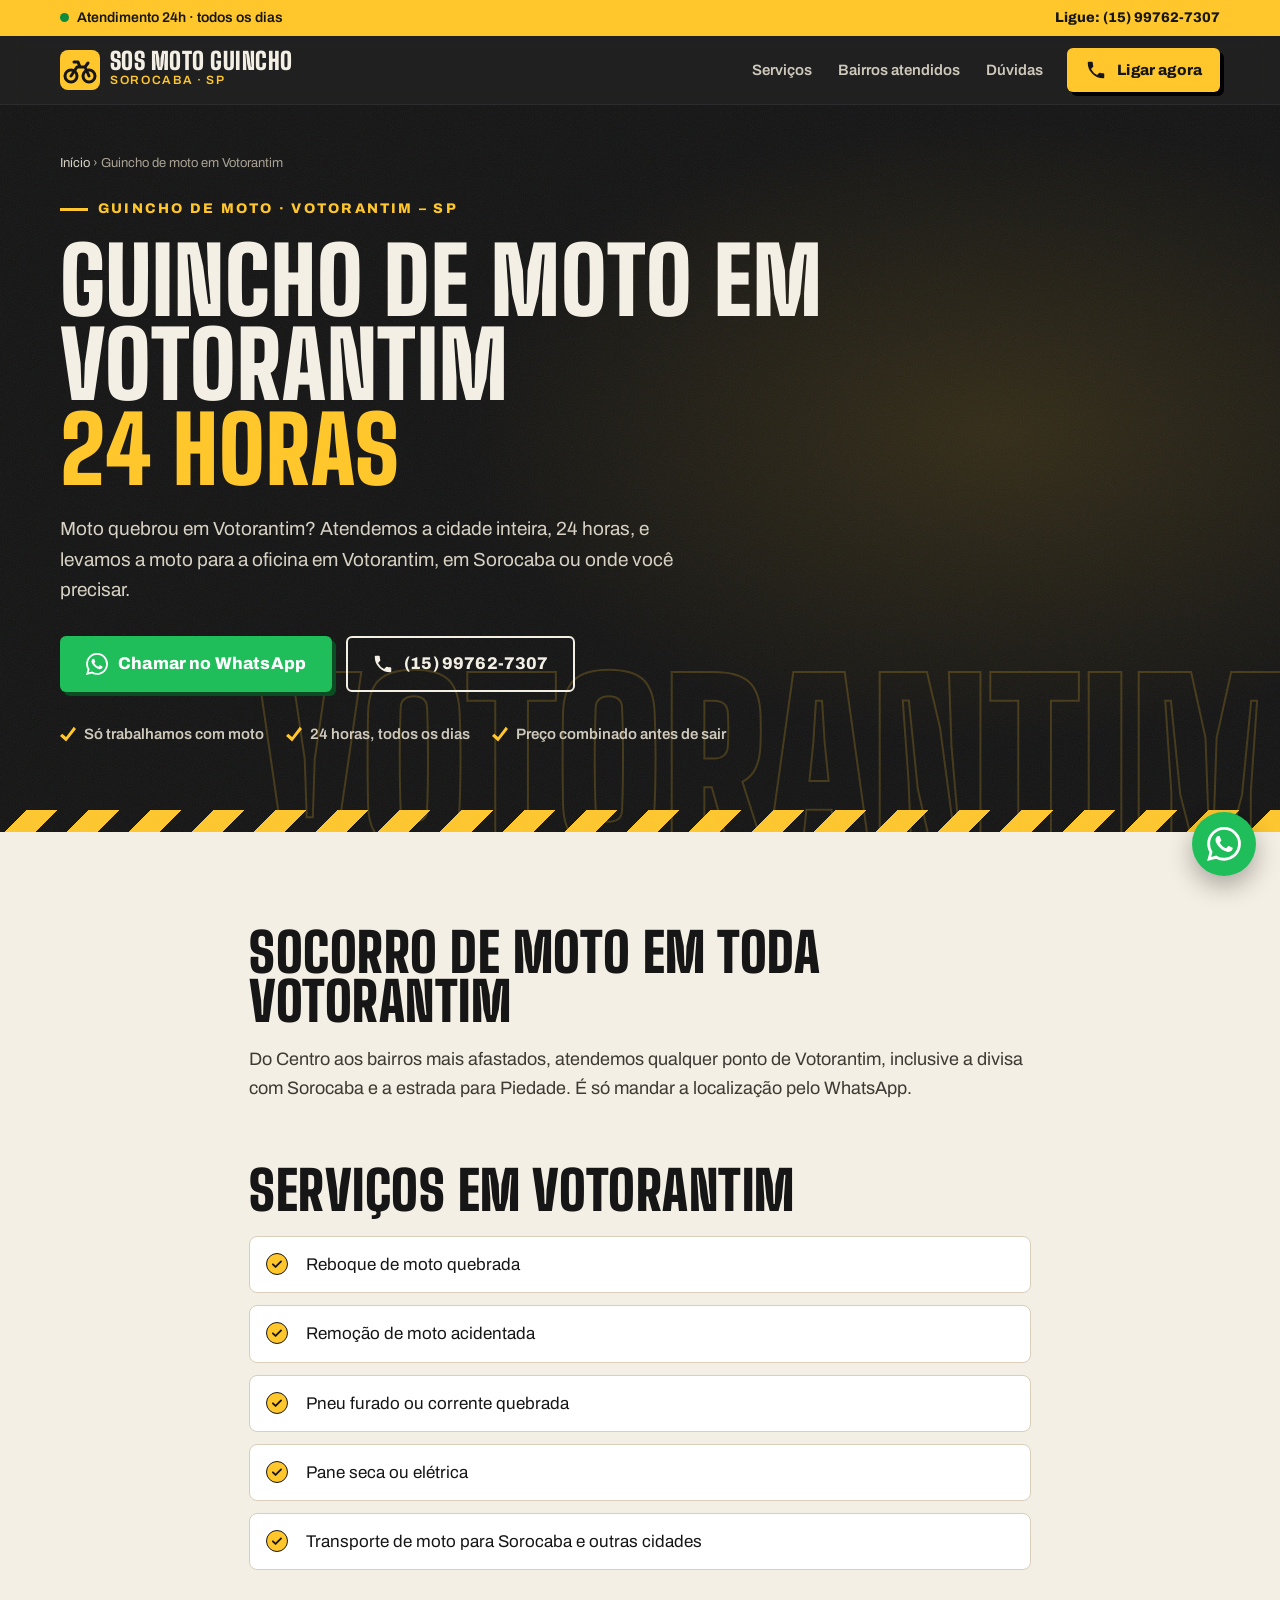
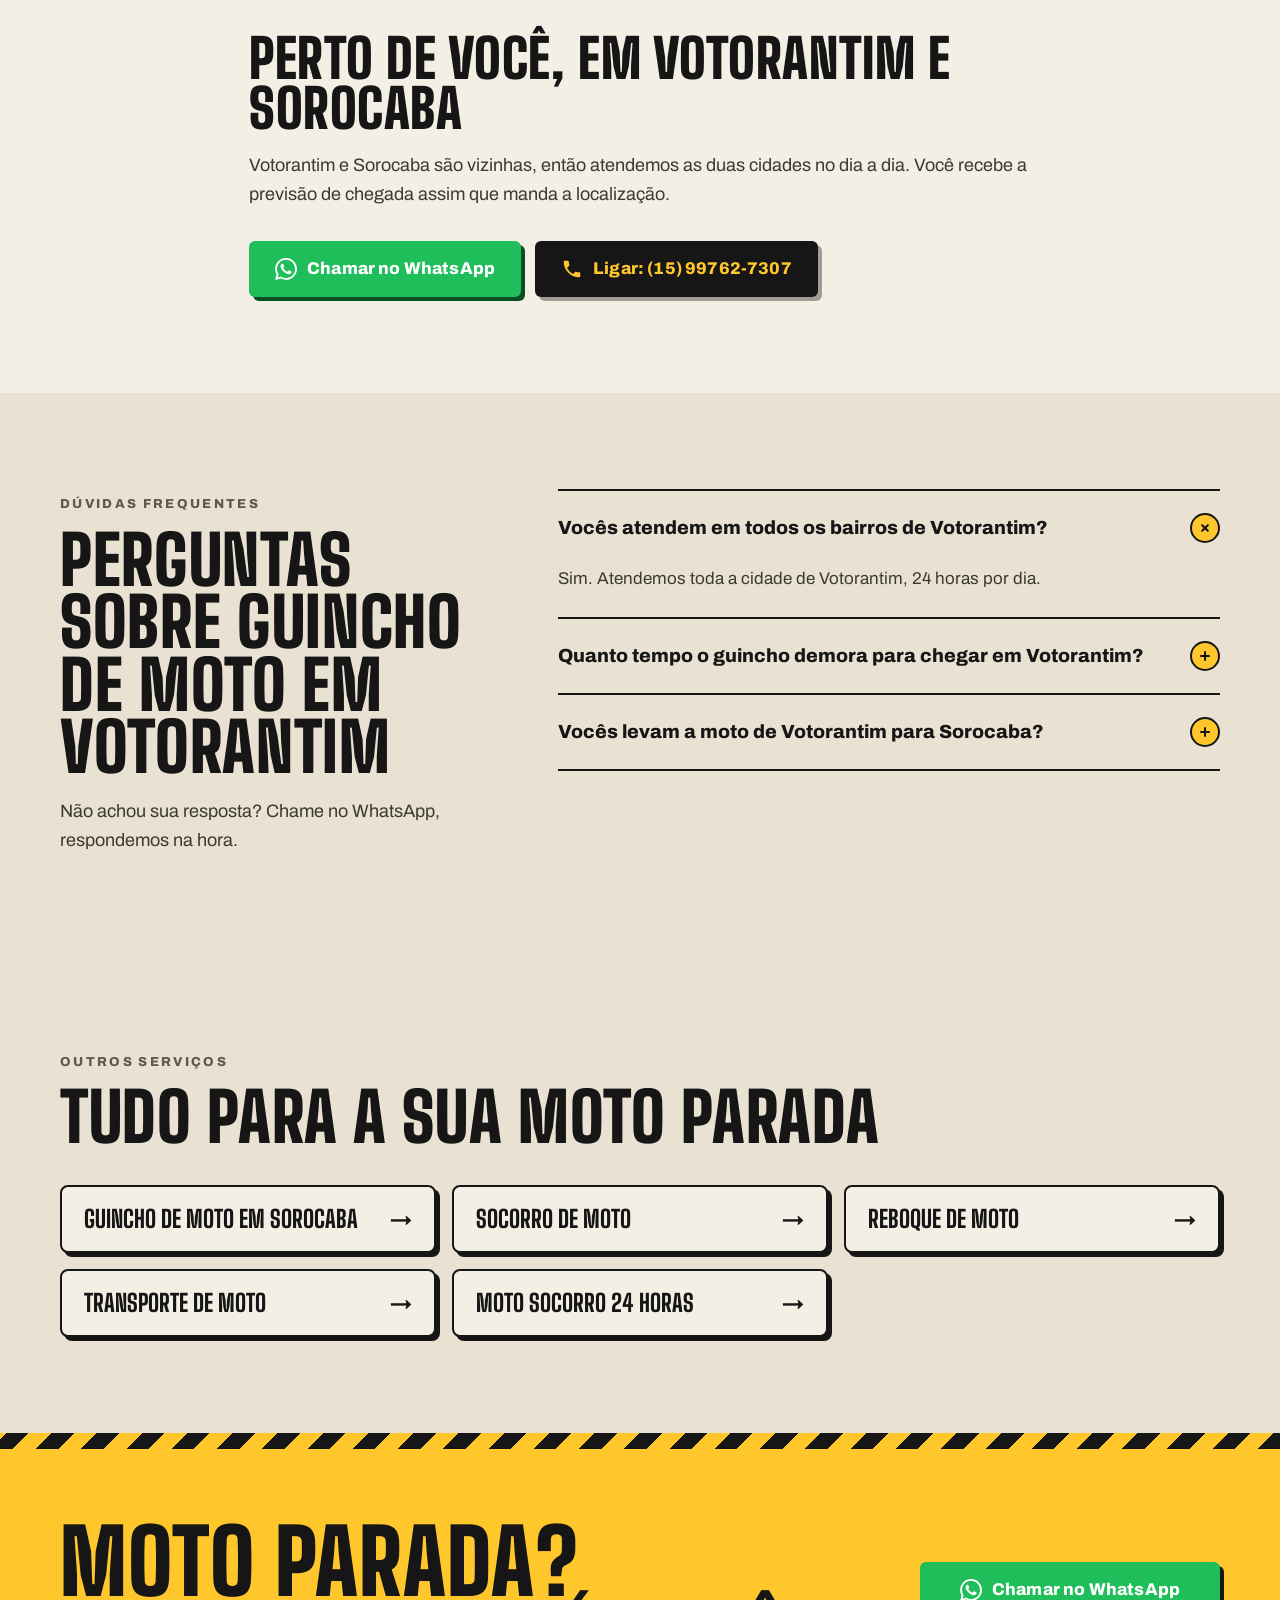
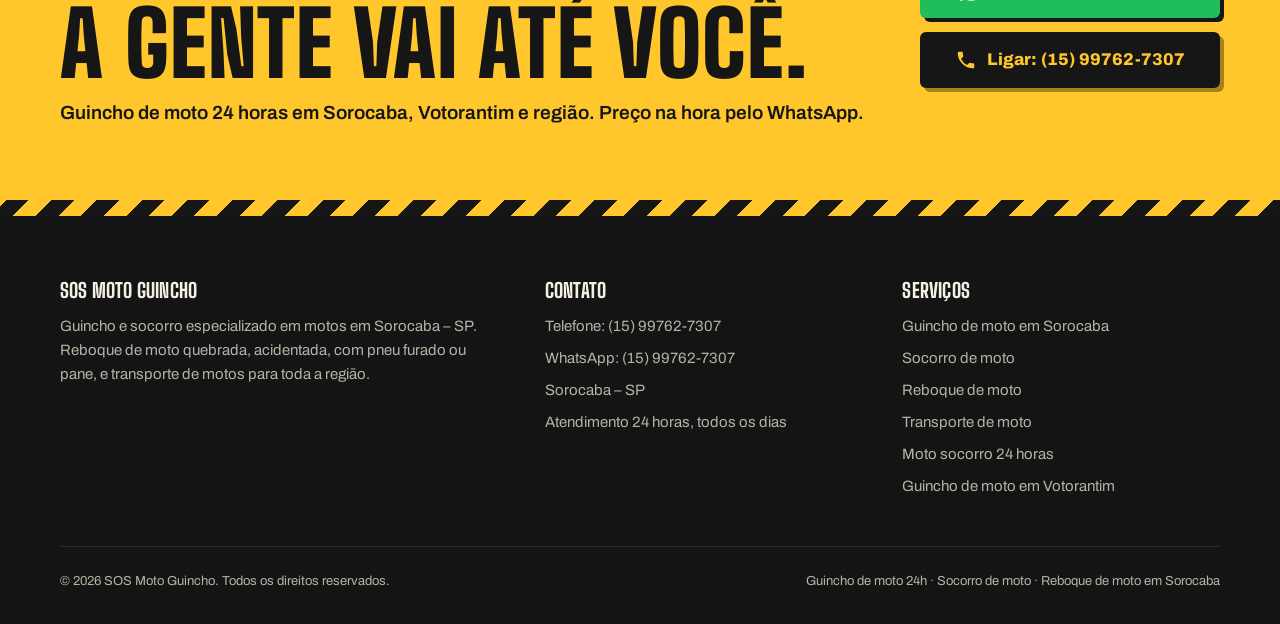
==== guincho-de-moto-votorantim/index.html @ 33877ce7 "Páginas de socorro, reboque, transporte, 24h e Votorantim Co-Authored-By: Claude Opus 5.5 <noreply@a" ====
<!doctype html>
<html lang="pt-BR">
<head>
<meta charset="utf-8">
<meta name="viewport" content="width=device-width, initial-scale=1">
<title>Guincho de Moto em Votorantim 24h | SOS Moto Guincho</title>
<meta name="description" content="Guincho de moto em Votorantim 24 horas. Socorro e reboque de moto quebrada ou acidentada em toda a cidade. WhatsApp (15) 99762-7307.">
<link rel="canonical" href="https://alefleonsantos-cpu.github.io/sos-moto-guincho/guincho-de-moto-votorantim/">
<meta name="robots" content="index, follow, max-image-preview:large">
<meta name="theme-color" content="#141414">
<meta name="geo.region" content="BR-SP">
<meta name="geo.placename" content="Sorocaba">
<meta property="og:type" content="website">
<meta property="og:locale" content="pt_BR">
<meta property="og:site_name" content="SOS Moto Guincho">
<meta property="og:title" content="Guincho de Moto em Votorantim 24h | SOS Moto Guincho">
<meta property="og:description" content="Guincho de moto em Votorantim 24 horas. Socorro e reboque de moto quebrada ou acidentada em toda a cidade. WhatsApp (15) 99762-7307.">
<meta property="og:url" content="https://alefleonsantos-cpu.github.io/sos-moto-guincho/guincho-de-moto-votorantim/">
<link rel="icon" href="../favicon.svg" type="image/svg+xml">
<link rel="preconnect" href="https://fonts.googleapis.com">
<link rel="preconnect" href="https://fonts.gstatic.com" crossorigin>
<link href="https://fonts.googleapis.com/css2?family=Archivo:wght@400;600;800&family=Big+Shoulders+Display:wght@800;900&display=swap" rel="stylesheet">
<link rel="stylesheet" href="../estilo.css">
<script type="application/ld+json">
{
  "@context": "https://schema.org",
  "@graph": [
    {
      "@type": "Service",
      "name": "Guincho de moto em Votorantim",
      "serviceType": "Guincho de moto",
      "description": "Guincho de moto em Votorantim 24 horas. Socorro e reboque de moto quebrada ou acidentada em toda a cidade. WhatsApp (15) 99762-7307.",
      "url": "https://alefleonsantos-cpu.github.io/sos-moto-guincho/guincho-de-moto-votorantim/",
      "areaServed": [
        {
          "@type": "City",
          "name": "Votorantim"
        },
        {
          "@type": "City",
          "name": "Sorocaba"
        }
      ],
      "provider": {
        "@type": [
          "AutomotiveBusiness",
          "EmergencyService"
        ],
        "@id": "https://alefleonsantos-cpu.github.io/sos-moto-guincho/#empresa",
        "name": "SOS Moto Guincho",
        "url": "https://alefleonsantos-cpu.github.io/sos-moto-guincho/",
        "telephone": "+55-15-99762-7307",
        "address": {
          "@type": "PostalAddress",
          "addressLocality": "Sorocaba",
          "addressRegion": "SP",
          "addressCountry": "BR"
        }
      }
    },
    {
      "@type": "BreadcrumbList",
      "itemListElement": [
        {
          "@type": "ListItem",
          "position": 1,
          "name": "Início",
          "item": "https://alefleonsantos-cpu.github.io/sos-moto-guincho/"
        },
        {
          "@type": "ListItem",
          "position": 2,
          "name": "Guincho de moto em Votorantim",
          "item": "https://alefleonsantos-cpu.github.io/sos-moto-guincho/guincho-de-moto-votorantim/"
        }
      ]
    },
    {
      "@type": "FAQPage",
      "mainEntity": [
        {
          "@type": "Question",
          "name": "Vocês atendem em todos os bairros de Votorantim?",
          "acceptedAnswer": {
            "@type": "Answer",
            "text": "Sim. Atendemos toda a cidade de Votorantim, 24 horas por dia."
          }
        },
        {
          "@type": "Question",
          "name": "Quanto tempo o guincho demora para chegar em Votorantim?",
          "acceptedAnswer": {
            "@type": "Answer",
            "text": "Depende de onde você está e do trânsito. Assim que você manda a localização, informamos a previsão real de chegada."
          }
        },
        {
          "@type": "Question",
          "name": "Vocês levam a moto de Votorantim para Sorocaba?",
          "acceptedAnswer": {
            "@type": "Answer",
            "text": "Sim. Levamos para oficinas e concessionárias em Votorantim, em Sorocaba ou em outra cidade."
          }
        }
      ]
    }
  ]
}
</script>
</head>
<body>

<svg width="0" height="0" style="position:absolute" aria-hidden="true">
  <symbol id="i-zap" viewBox="0 0 24 24"><path d="M17.472 14.382c-.297-.149-1.758-.867-2.03-.967-.273-.099-.471-.148-.67.15-.197.297-.767.966-.94 1.164-.173.199-.347.223-.644.075-.297-.15-1.255-.463-2.39-1.475-.883-.788-1.48-1.761-1.653-2.059-.173-.297-.018-.458.13-.606.134-.133.298-.347.446-.52.149-.174.198-.298.298-.497.099-.198.05-.371-.025-.52-.075-.149-.669-1.612-.916-2.207-.242-.579-.487-.5-.669-.51-.173-.008-.371-.01-.57-.01-.198 0-.52.074-.792.372-.272.297-1.04 1.016-1.04 2.479 0 1.462 1.065 2.875 1.213 3.074.149.198 2.096 3.2 5.077 4.487.709.306 1.262.489 1.694.625.712.227 1.36.195 1.871.118.571-.085 1.758-.719 2.006-1.413.248-.694.248-1.289.173-1.413-.074-.124-.272-.198-.57-.347m-5.421 7.403h-.004a9.87 9.87 0 01-5.031-1.378l-.361-.214-3.741.982.998-3.648-.235-.374a9.86 9.86 0 01-1.51-5.26c.001-5.45 4.436-9.884 9.888-9.884 2.64 0 5.122 1.03 6.988 2.898a9.825 9.825 0 012.893 6.994c-.003 5.45-4.437 9.884-9.885 9.884m8.413-18.297A11.815 11.815 0 0012.05 0C5.495 0 .16 5.335.157 11.892c0 2.096.547 4.142 1.588 5.945L.057 24l6.305-1.654a11.882 11.882 0 005.683 1.448h.005c6.554 0 11.89-5.335 11.893-11.893a11.821 11.821 0 00-3.48-8.413z"/></symbol>
  <symbol id="i-tel" viewBox="0 0 24 24"><path d="M6.6 10.8a15.1 15.1 0 0 0 6.6 6.6l2.2-2.2a1 1 0 0 1 1-.25c1.12.37 2.33.57 3.6.57a1 1 0 0 1 1 1V20a1 1 0 0 1-1 1A17 17 0 0 1 3 4a1 1 0 0 1 1-1h3.5a1 1 0 0 1 1 1c0 1.25.2 2.45.57 3.57a1 1 0 0 1-.25 1z"/></symbol>
</svg>

<div class="topbar">
  <div class="wrap topbar__in">
    <span class="ao-vivo"><i></i> Atendimento 24h · todos os dias</span>
    <a href="tel:+5515997627307">Ligue: (15) 99762-7307</a>
  </div>
</div>

<header class="header">
  <div class="wrap header__in">
    <a class="logo" href="../" aria-label="SOS Moto Guincho, página inicial">
      <svg viewBox="0 0 40 40" aria-hidden="true"><rect width="40" height="40" rx="8" fill="#ffc72c"/><circle cx="11" cy="26" r="6" fill="none" stroke="#161616" stroke-width="3"/><circle cx="29" cy="26" r="6" fill="none" stroke="#161616" stroke-width="3"/><path d="M11 26l6-9h8l4 9M20 17l-2-5h-4M25 17l3-4" fill="none" stroke="#161616" stroke-width="3" stroke-linecap="round" stroke-linejoin="round"/></svg>
      <span><b>SOS Moto Guincho</b><small>Sorocaba · SP</small></span>
    </a>
    <nav class="nav" aria-label="Menu principal">
      <a href="../#servicos">Serviços</a>
      <a href="../#areas">Bairros atendidos</a>
      <a href="#duvidas">Dúvidas</a>
    </nav>
    <a class="btn btn--amarelo btn--sm" href="tel:+5515997627307"><svg class="ico" fill="currentColor"><use href="#i-tel"/></svg>Ligar agora</a>
  </div>
</header>

<main>
<section class="hero hero--sub" aria-labelledby="titulo">
  <span class="hero__palavra" aria-hidden="true">Votorantim</span>
  <div class="wrap hero__grid">
    <div class="hero__txt">
      <p class="migalha"><a href="../">Início</a> › Guincho de moto em Votorantim</p>
      <p class="kicker">Guincho de moto · Votorantim – SP</p>
      <h1 id="titulo">Guincho de moto em Votorantim <span>24 horas</span></h1>
      <p class="lead">Moto quebrou em Votorantim? Atendemos a cidade inteira, 24 horas, e levamos a moto para a oficina em Votorantim, em Sorocaba ou onde você precisar.</p>
      <div class="ctas">
        <a class="btn btn--zap" href="https://wa.me/5515997627307?text=Ol%C3%A1!%20Preciso%20de%20guincho%20para%20minha%20moto.%20Estou%20em%3A%20"><svg class="ico" fill="currentColor"><use href="#i-zap"/></svg>Chamar no WhatsApp</a>
        <a class="btn btn--linha" href="tel:+5515997627307"><svg class="ico" fill="currentColor"><use href="#i-tel"/></svg>(15) 99762-7307</a>
      </div>
      <ul class="selos">
        <li>Só trabalhamos com moto</li>
        <li>24 horas, todos os dias</li>
        <li>Preço combinado antes de sair</li>
      </ul>
    </div>
  </div>
  <div class="faixa" aria-hidden="true"></div>
</section>

<section class="secao">
  <div class="wrap texto">
<h2>Socorro de moto em toda Votorantim</h2>
<p>Do Centro aos bairros mais afastados, atendemos qualquer ponto de Votorantim, inclusive a divisa com Sorocaba e a estrada para Piedade. É só mandar a localização pelo WhatsApp.</p>
<h2>Serviços em Votorantim</h2>
<ul class='checks'><li><div>Reboque de moto quebrada</div></li><li><div>Remoção de moto acidentada</div></li><li><div>Pneu furado ou corrente quebrada</div></li><li><div>Pane seca ou elétrica</div></li><li><div>Transporte de moto para Sorocaba e outras cidades</div></li></ul>
<h2>Perto de você, em Votorantim e Sorocaba</h2>
<p>Votorantim e Sorocaba são vizinhas, então atendemos as duas cidades no dia a dia. Você recebe a previsão de chegada assim que manda a localização.</p>
    <div class="cta-meio">
      <a class="btn btn--zap" href="https://wa.me/5515997627307?text=Ol%C3%A1!%20Preciso%20de%20guincho%20para%20minha%20moto.%20Estou%20em%3A%20"><svg class="ico" fill="currentColor"><use href="#i-zap"/></svg>Chamar no WhatsApp</a>
      <a class="btn btn--escuro" href="tel:+5515997627307"><svg class="ico" fill="currentColor"><use href="#i-tel"/></svg>Ligar: (15) 99762-7307</a>
    </div>
  </div>
</section>

<section class="secao faq" id="duvidas" aria-labelledby="t-faq">
  <div class="wrap faq__grid">
    <div>
      <span class="rotulo">Dúvidas frequentes</span>
      <h2 id="t-faq">Perguntas sobre guincho de moto em votorantim</h2>
      <p class="intro">Não achou sua resposta? Chame no WhatsApp, respondemos na hora.</p>
    </div>
    <div class="faq__lista">
<details open><summary>Vocês atendem em todos os bairros de Votorantim?</summary><p>Sim. Atendemos toda a cidade de Votorantim, 24 horas por dia.</p></details>
<details><summary>Quanto tempo o guincho demora para chegar em Votorantim?</summary><p>Depende de onde você está e do trânsito. Assim que você manda a localização, informamos a previsão real de chegada.</p></details>
<details><summary>Vocês levam a moto de Votorantim para Sorocaba?</summary><p>Sim. Levamos para oficinas e concessionárias em Votorantim, em Sorocaba ou em outra cidade.</p></details>
    </div>
  </div>
</section>

<section class="secao outros" aria-labelledby="t-outros">
  <div class="wrap">
    <span class="rotulo">Outros serviços</span>
    <h2 id="t-outros">Tudo para a sua moto parada</h2>
    <div class="outros__grid">
<a class="outro" href="../">Guincho de moto em Sorocaba</a>
<a class="outro" href="../socorro-de-moto-sorocaba/">Socorro de moto</a>
<a class="outro" href="../reboque-de-moto-sorocaba/">Reboque de moto</a>
<a class="outro" href="../transporte-de-moto-sorocaba/">Transporte de moto</a>
<a class="outro" href="../moto-socorro-24-horas/">Moto socorro 24 horas</a>
    </div>
  </div>
</section>

<section class="final" aria-labelledby="t-final">
  <div class="wrap final__in">
    <div>
      <h2 id="t-final">Moto parada?<br>A gente vai até você.</h2>
      <p>Guincho de moto 24 horas em Sorocaba, Votorantim e região. Preço na hora pelo WhatsApp.</p>
    </div>
    <div class="ctas">
      <a class="btn btn--zap final-zap" href="https://wa.me/5515997627307?text=Ol%C3%A1!%20Preciso%20de%20guincho%20para%20minha%20moto.%20Estou%20em%3A%20"><svg class="ico" fill="currentColor"><use href="#i-zap"/></svg>Chamar no WhatsApp</a>
      <a class="btn btn--escuro" href="tel:+5515997627307"><svg class="ico" fill="currentColor"><use href="#i-tel"/></svg>Ligar: (15) 99762-7307</a>
    </div>
  </div>
</section>
</main>

<footer class="rodape">
  <div class="wrap">
    <div class="rodape__grid">
      <div>
        <h3>SOS Moto Guincho</h3>
        <p>Guincho e socorro especializado em motos em Sorocaba – SP. Reboque de moto quebrada, acidentada, com pneu furado ou pane, e transporte de motos para toda a região.</p>
      </div>
      <div>
        <h3>Contato</h3>
        <ul>
          <li><a href="tel:+5515997627307">Telefone: (15) 99762-7307</a></li>
          <li><a href="https://wa.me/5515997627307">WhatsApp: (15) 99762-7307</a></li>
          <li>Sorocaba – SP</li>
          <li>Atendimento 24 horas, todos os dias</li>
        </ul>
      </div>
      <div>
        <h3>Serviços</h3>
        <ul>
<li><a href="../">Guincho de moto em Sorocaba</a></li>
<li><a href="../socorro-de-moto-sorocaba/">Socorro de moto</a></li>
<li><a href="../reboque-de-moto-sorocaba/">Reboque de moto</a></li>
<li><a href="../transporte-de-moto-sorocaba/">Transporte de moto</a></li>
<li><a href="../moto-socorro-24-horas/">Moto socorro 24 horas</a></li>
<li><a href="../guincho-de-moto-votorantim/">Guincho de moto em Votorantim</a></li>
        </ul>
      </div>
    </div>
    <div class="rodape__base">
      <span>© 2026 SOS Moto Guincho. Todos os direitos reservados.</span>
      <span>Guincho de moto 24h · Socorro de moto · Reboque de moto em Sorocaba</span>
    </div>
  </div>
</footer>

<a class="zap-flutua" href="https://wa.me/5515997627307?text=Ol%C3%A1!%20Preciso%20de%20guincho%20para%20minha%20moto.%20Estou%20em%3A%20" aria-label="Chamar no WhatsApp"><svg><use href="#i-zap"/></svg></a>

<nav class="barra-mobile" aria-label="Contato rápido">
  <a class="btn btn--amarelo" href="tel:+5515997627307"><svg class="ico" fill="currentColor"><use href="#i-tel"/></svg>Ligar</a>
  <a class="btn btn--zap" href="https://wa.me/5515997627307?text=Ol%C3%A1!%20Preciso%20de%20guincho%20para%20minha%20moto.%20Estou%20em%3A%20"><svg class="ico" fill="currentColor"><use href="#i-zap"/></svg>WhatsApp</a>
</nav>
</body>
</html>
---- estilo.css ----
:root{
  --asfalto:#141414;
  --asfalto-2:#1c1c1e;
  --linha:#2c2c2f;
  --amarelo:#ffc72c;
  --amarelo-2:#f0b400;
  --creme:#f4efe4;
  --creme-2:#e9e2d2;
  --tinta:#161616;
  --cinza:#5e5a52;
  --zap:#1fbe5a;
  --zap-2:#17a34c;
  --cinta:#e8452c;
  --placa:#0f6b3a;
  --display:"Big Shoulders Display", Impact, "Arial Narrow", sans-serif;
  --corpo:"Archivo", system-ui, -apple-system, "Segoe UI", sans-serif;
}
*,*::before,*::after{box-sizing:border-box}
html{scroll-behavior:smooth;-webkit-text-size-adjust:100%}
body{margin:0;font-family:var(--corpo);font-size:17px;line-height:1.6;color:var(--tinta);background:var(--creme)}
img,svg{display:block;max-width:100%}
a{color:inherit}
.wrap{width:min(1160px, 100% - 32px);margin-inline:auto}
h1,h2,h3{font-family:var(--display);font-weight:900;line-height:.92;text-transform:uppercase;letter-spacing:.01em;margin:0}
h2{font-size:clamp(40px, 6vw, 68px)}
h3{font-size:28px;font-weight:800;line-height:1}
p{margin:0}
.ico{width:22px;height:22px;flex:none}
.sr{position:absolute;width:1px;height:1px;overflow:hidden;clip:rect(0 0 0 0);white-space:nowrap}
:focus-visible{outline:3px solid var(--amarelo);outline-offset:3px}

/* ---------- botões ---------- */
.btn{display:inline-flex;align-items:center;justify-content:center;gap:10px;min-height:56px;padding:0 24px;border-radius:6px;font-weight:800;font-size:17px;text-decoration:none;letter-spacing:.01em;transition:transform .15s ease, box-shadow .15s ease, background .15s ease;border:2px solid transparent;white-space:nowrap}
.btn:hover{transform:translate(-2px,-2px)}
.btn--zap{background:var(--zap);color:#fff;box-shadow:4px 4px 0 #0a4d23}
.btn--zap:hover{background:var(--zap-2);box-shadow:6px 6px 0 #0a4d23}
.btn--amarelo{background:var(--amarelo);color:var(--tinta);box-shadow:4px 4px 0 #000}
.btn--amarelo:hover{box-shadow:6px 6px 0 #000}
.btn--linha{border-color:var(--creme);color:var(--creme)}
.btn--linha:hover{background:var(--creme);color:var(--tinta)}
.btn--escuro{background:var(--tinta);color:var(--amarelo);box-shadow:4px 4px 0 rgba(0,0,0,.35)}
.btn--sm{min-height:44px;padding:0 16px;font-size:15px}

/* ---------- topo ---------- */
.topbar{background:var(--amarelo);color:var(--tinta);font-size:14px;font-weight:600}
.topbar__in{display:flex;justify-content:space-between;align-items:center;gap:12px;min-height:36px}
.topbar a{font-weight:800;text-decoration:none}
.ao-vivo{display:inline-flex;align-items:center;gap:8px}
.ao-vivo i{width:9px;height:9px;border-radius:50%;background:#0d8a3c;box-shadow:0 0 0 0 rgba(13,138,60,.6);animation:pulsa 1.8s infinite}
@keyframes pulsa{70%{box-shadow:0 0 0 9px rgba(13,138,60,0)}100%{box-shadow:0 0 0 0 rgba(13,138,60,0)}}

.header{position:sticky;top:0;z-index:30;background:rgba(20,20,20,.94);backdrop-filter:blur(8px);-webkit-backdrop-filter:blur(8px);border-bottom:1px solid var(--linha)}
.header__in{display:flex;align-items:center;gap:24px;min-height:68px}
.logo{display:flex;align-items:center;gap:10px;text-decoration:none;color:var(--creme);margin-right:auto}
.logo svg{width:40px;height:40px}
.logo b{display:block;font-family:var(--display);font-weight:900;font-size:24px;line-height:.9;text-transform:uppercase;letter-spacing:.02em}
.logo small{display:block;font-size:12px;font-weight:600;color:var(--amarelo);letter-spacing:.14em;text-transform:uppercase}
.nav{display:flex;gap:26px}
.nav a{color:#cfc9bc;text-decoration:none;font-weight:600;font-size:15px}
.nav a:hover{color:var(--amarelo)}

/* ---------- hero ---------- */
.hero{position:relative;background:
  radial-gradient(900px 520px at 78% 45%, rgba(255,199,44,.13), transparent 60%),
  var(--asfalto);color:var(--creme);overflow:hidden}
.hero::before{content:"";position:absolute;inset:0;opacity:.07;pointer-events:none;
  background-image:url("data:image/svg+xml,%3Csvg xmlns='http://www.w3.org/2000/svg' width='180' height='180'%3E%3Cfilter id='n'%3E%3CfeTurbulence type='fractalNoise' baseFrequency='.9' numOctaves='3' stitchTiles='stitch'/%3E%3C/filter%3E%3Crect width='100%25' height='100%25' filter='url(%23n)'/%3E%3C/svg%3E")}
.hero__grid{position:relative;display:grid;grid-template-columns:1.05fr .95fr;gap:40px;align-items:center;padding:72px 0 88px}
.kicker{display:inline-flex;align-items:center;gap:10px;font-size:14px;font-weight:800;letter-spacing:.16em;text-transform:uppercase;color:var(--amarelo)}
.kicker::before{content:"";width:28px;height:3px;background:var(--amarelo)}
.hero h1{font-size:clamp(52px, 8.4vw, 104px);margin:18px 0 22px}
.hero h1 span{display:block;color:var(--amarelo)}
.lead{font-size:19px;color:#d8d2c4;max-width:34em}
.ctas{display:flex;flex-wrap:wrap;gap:14px;margin-top:30px}
.selos{list-style:none;padding:0;margin:30px 0 0;display:flex;flex-wrap:wrap;gap:10px 22px;font-size:15px;font-weight:600;color:#cfc9bc}
.selos li{display:flex;align-items:center;gap:8px}
.selos li::before{content:"";width:16px;height:16px;flex:none;background:var(--amarelo);clip-path:polygon(14% 52%,0 66%,38% 100%,100% 22%,86% 8%,38% 72%)}

.hero__arte{position:relative}
.hero__24{position:absolute;right:-10px;top:-40px;font-family:var(--display);font-weight:900;font-size:clamp(150px, 21vw, 290px);line-height:.8;color:transparent;-webkit-text-stroke:2px rgba(255,199,44,.28);user-select:none;pointer-events:none}
.cena{position:relative;width:100%;height:auto}
.faixa{height:22px;background:repeating-linear-gradient(-45deg, var(--amarelo) 0 22px, var(--asfalto) 22px 44px)}

/* animação de entrada */
@media (prefers-reduced-motion: no-preference){
  .hero .kicker,.hero .lead,.hero .ctas,.hero .selos{animation:sobe .7s cubic-bezier(.2,.7,.2,1) both}
  .hero .lead{animation-delay:.1s}
  .hero .ctas{animation-delay:.2s}
  .hero .selos{animation-delay:.3s}
  .moto{animation:chega 1.2s .35s cubic-bezier(.22,.85,.25,1) both}
  .roda{transform-box:fill-box;transform-origin:center;animation:gira 1.2s .35s cubic-bezier(.22,.85,.25,1) both}
  .cintas path{stroke-dasharray:240;stroke-dashoffset:240;animation:prende .5s 1.5s ease-out forwards}
  .hero__24{animation:aparece 1.4s .2s ease both}
}
@keyframes sobe{from{opacity:0;transform:translateY(16px)}to{opacity:1;transform:none}}
@keyframes chega{from{transform:translateX(70%);opacity:0}25%{opacity:1}to{transform:none}}
@keyframes gira{from{transform:rotate(540deg)}to{transform:rotate(0)}}
@keyframes prende{to{stroke-dashoffset:0}}
@keyframes aparece{from{opacity:0}to{opacity:1}}

/* ---------- seções ---------- */
section{scroll-margin-top:80px}
.secao{padding:96px 0}
.rotulo{display:inline-block;font-size:13px;font-weight:800;letter-spacing:.18em;text-transform:uppercase;color:var(--cinza);margin-bottom:14px}
.intro{max-width:40em;margin-top:18px;font-size:18px;color:#3d3a34}

/* passos */
.passos{display:grid;grid-template-columns:repeat(3,1fr);gap:0;margin-top:52px;border-top:3px solid var(--tinta)}
.passo{padding:28px 28px 8px 0;position:relative}
.passo + .passo{padding-left:28px;border-left:1px solid #cfc6b3}
.passo__n{font-family:var(--display);font-weight:900;font-size:84px;line-height:.8;color:var(--amarelo-2);-webkit-text-stroke:2px var(--tinta);display:block;margin-bottom:14px}
.passo h3{margin-bottom:10px}
.passo p{color:#3d3a34}

/* serviços */
.servicos{background:var(--creme-2)}
.cards{display:grid;grid-template-columns:repeat(3,1fr);gap:22px;margin-top:52px}
.card{background:var(--creme);border:2px solid var(--tinta);border-radius:8px;padding:28px;box-shadow:6px 6px 0 var(--tinta);transition:transform .15s ease, box-shadow .15s ease}
.card:hover{transform:translate(-3px,-3px);box-shadow:9px 9px 0 var(--tinta)}
.card__ico{width:54px;height:54px;border-radius:50%;background:var(--amarelo);display:grid;place-items:center;margin-bottom:20px;border:2px solid var(--tinta)}
.card__ico svg{width:28px;height:28px}
.card h3{margin-bottom:10px}
.card p{color:#3d3a34;font-size:16px}

/* por que só moto */
.porque{background:var(--asfalto);color:var(--creme);position:relative;overflow:hidden}
.porque__grid{display:grid;grid-template-columns:1fr 1fr;gap:64px;align-items:start}
.porque .rotulo{color:var(--amarelo)}
.frase{font-family:var(--display);font-weight:900;text-transform:uppercase;font-size:clamp(44px, 6.4vw, 84px);line-height:.9}
.frase em{font-style:normal;color:var(--amarelo)}
.porque p{color:#d8d2c4;font-size:18px}
.lista{list-style:none;padding:0;margin:28px 0 0;display:grid;gap:16px}
.lista li{display:grid;grid-template-columns:40px 1fr;gap:14px;align-items:start;padding:18px;border:1px solid var(--linha);border-radius:8px;background:var(--asfalto-2)}
.lista b{display:block;color:var(--creme);font-size:17px}
.lista span{color:#b8b2a5;font-size:15px}
.lista .num{font-family:var(--display);font-weight:900;font-size:34px;line-height:1;color:var(--amarelo)}

/* áreas */
.areas__grid{display:grid;grid-template-columns:1.25fr 1fr;gap:48px;margin-top:48px}
.areas h3{font-size:24px;margin-bottom:16px;display:flex;align-items:center;gap:10px}
.chips{display:flex;flex-wrap:wrap;gap:8px;list-style:none;padding:0;margin:0}
.chips li{background:#fff;border:1.5px solid #cbbfa6;border-radius:999px;padding:6px 14px;font-size:15px;font-weight:600}
.placas{display:flex;flex-wrap:wrap;gap:10px;list-style:none;padding:0;margin:0 0 36px}
.placas li{background:var(--placa);color:#fff;border-radius:6px;padding:8px 14px;font-weight:800;font-size:15px;box-shadow:inset 0 0 0 2px var(--placa), inset 0 0 0 4px #fff}
.rodovias{display:grid;gap:10px;list-style:none;padding:0;margin:0}
.rodovias li{display:flex;align-items:center;gap:12px;font-weight:600;font-size:15px}
.escudo{flex:none;display:grid;place-items:center;width:58px;height:44px;background:#fff;border:2.5px solid var(--tinta);border-radius:8px 8px 22px 22px;font-family:var(--display);font-weight:900;font-size:19px;line-height:.85;text-align:center}
.escudo small{display:block;font-size:11px}

/* faq */
.faq{background:var(--creme-2)}
.faq__grid{display:grid;grid-template-columns:.8fr 1.2fr;gap:56px;align-items:start}
.faq__lista{border-top:2px solid var(--tinta)}
.faq details{border-bottom:2px solid var(--tinta)}
.faq summary{list-style:none;cursor:pointer;display:flex;justify-content:space-between;align-items:center;gap:20px;padding:22px 0;font-weight:800;font-size:19px}
.faq summary::-webkit-details-marker{display:none}
.faq summary::after{content:"";flex:none;width:30px;height:30px;border-radius:50%;background:var(--amarelo) url("data:image/svg+xml,%3Csvg xmlns='http://www.w3.org/2000/svg' viewBox='0 0 24 24' fill='none' stroke='%23161616' stroke-width='3' stroke-linecap='round'%3E%3Cpath d='M12 6v12M6 12h12'/%3E%3C/svg%3E") center/16px no-repeat;border:2px solid var(--tinta);transition:transform .2s ease}
.faq details[open] summary::after{transform:rotate(45deg)}
.faq details p{padding:0 0 24px;color:#3d3a34;max-width:40em}

/* cta final */
.final{background:var(--amarelo);color:var(--tinta);position:relative}
.final::before,.final::after{content:"";position:absolute;left:0;right:0;height:16px;background:repeating-linear-gradient(-45deg, var(--tinta) 0 16px, var(--amarelo) 16px 32px)}
.final::before{top:0}
.final::after{bottom:0}
.final__in{display:flex;justify-content:space-between;align-items:center;gap:32px;padding:88px 0}
.final h2{font-size:clamp(46px, 7vw, 92px)}
.final p{font-size:19px;font-weight:600;margin-top:12px}
.final .ctas{margin-top:0;flex-direction:column;align-items:stretch;min-width:300px}
.btn--zap.final-zap{box-shadow:4px 4px 0 var(--tinta)}

/* rodapé */
.rodape{background:var(--asfalto);color:#b8b2a5;padding:64px 0 32px;font-size:15px}
.rodape__grid{display:grid;grid-template-columns:1.4fr 1fr 1fr;gap:40px}
.rodape h3{font-size:20px;color:var(--creme);margin-bottom:14px}
.rodape a{text-decoration:none}
.rodape a:hover{color:var(--amarelo)}
.rodape ul{list-style:none;padding:0;margin:0;display:grid;gap:8px}
.rodape__base{border-top:1px solid var(--linha);margin-top:48px;padding-top:24px;display:flex;justify-content:space-between;gap:16px;flex-wrap:wrap;font-size:13px}

/* whatsapp flutuante e barra mobile */
.zap-flutua{position:fixed;right:24px;bottom:24px;z-index:40;width:64px;height:64px;border-radius:50%;background:var(--zap);display:grid;place-items:center;box-shadow:0 10px 24px rgba(0,0,0,.3);transition:transform .15s ease}
.zap-flutua:hover{transform:scale(1.08)}
.zap-flutua svg{width:34px;height:34px;fill:#fff}
.barra-mobile{display:none}

/* ---------- responsivo ---------- */
@media (max-width: 980px){
  .hero__grid{grid-template-columns:1fr;padding:48px 0 56px;gap:28px}
  .hero__arte{max-width:520px;margin-inline:auto;width:100%;margin-top:24px}
  .hero__24{top:-20px;font-size:clamp(110px, 30vw, 200px)}
  .cards{grid-template-columns:1fr 1fr}
  .porque__grid,.areas__grid,.faq__grid{grid-template-columns:1fr;gap:36px}
  .final__in{flex-direction:column;align-items:flex-start}
  .final .ctas{min-width:0;width:100%}
  .rodape__grid{grid-template-columns:1fr 1fr}
}
@media (max-width: 760px){
  body{font-size:16px;padding-bottom:76px}
  .nav,.header .btn,.zap-flutua{display:none}
  .topbar__in{justify-content:center}
  .topbar a{display:none}
  .header__in{min-height:60px}
  .kicker{font-size:12px;letter-spacing:.1em}
  .kicker::before{width:18px}
  .hero h1{margin:14px 0 18px}
  .lead{font-size:17px}
  .ctas .btn{flex:1 1 100%}
  .secao{padding:72px 0}
  .passos{grid-template-columns:1fr;border-top:0}
  .passo,.passo + .passo{padding:24px 0;border-left:0;border-top:2px solid var(--tinta)}
  .cards{grid-template-columns:1fr}
  .rodape__grid{grid-template-columns:1fr}
  .barra-mobile{display:grid;grid-template-columns:1fr 1.4fr;gap:8px;position:fixed;left:0;right:0;bottom:0;z-index:50;padding:10px 12px calc(10px + env(safe-area-inset-bottom));background:rgba(20,20,20,.96);border-top:3px solid var(--amarelo)}
  .barra-mobile a{min-height:52px;font-size:16px;box-shadow:none}
}

/* ---------- páginas de serviço ---------- */
.hero--sub .hero__grid{grid-template-columns:1fr;padding:48px 0 64px}
.hero--sub h1{font-size:clamp(48px, 7.2vw, 92px)}
.hero__palavra{position:absolute;right:-12px;bottom:-18px;font-family:var(--display);font-weight:900;font-size:clamp(120px, 17vw, 240px);line-height:.8;text-transform:uppercase;color:transparent;-webkit-text-stroke:2px rgba(255,199,44,.2);pointer-events:none;user-select:none;white-space:nowrap}
.migalha{font-size:13px;color:#a9a294;margin:0 0 18px}
.migalha a{color:#d8d2c4;text-decoration:none}
.migalha a:hover{color:var(--amarelo)}
.texto{max-width:46em}
.texto h2{font-size:clamp(34px, 5vw, 54px);margin:64px 0 18px}
.texto h2:first-child{margin-top:0}
.texto p{font-size:18px;color:#3d3a34;margin:0 0 16px}
.checks{list-style:none;padding:0;margin:20px 0 0;display:grid;gap:12px}
.checks li{display:grid;grid-template-columns:28px 1fr;gap:12px;align-items:start;background:#fff;border:1.5px solid #d9cfbb;border-radius:8px;padding:14px 16px;font-size:17px}
.checks li::before{content:"";width:22px;height:22px;margin-top:2px;border-radius:50%;background:var(--amarelo) url("data:image/svg+xml,%3Csvg xmlns='http://www.w3.org/2000/svg' viewBox='0 0 24 24' fill='none' stroke='%23161616' stroke-width='3.2' stroke-linecap='round' stroke-linejoin='round'%3E%3Cpath d='M5 12.5l4.5 4.5L19 7.5'/%3E%3C/svg%3E") center/14px no-repeat;border:1.5px solid var(--tinta)}
.checks b{display:block}
.aviso{margin-top:24px;padding:18px 20px;border-left:6px solid var(--cinta);background:#fff3ef;border-radius:6px;font-size:16px}
.cta-meio{display:flex;flex-wrap:wrap;gap:14px;margin-top:32px}
.outros{background:var(--creme-2)}
.outros__grid{display:grid;grid-template-columns:repeat(3,1fr);gap:16px;margin-top:36px}
.outro{display:flex;justify-content:space-between;align-items:center;gap:12px;padding:20px 22px;background:var(--creme);border:2px solid var(--tinta);border-radius:8px;text-decoration:none;font-family:var(--display);font-weight:800;font-size:24px;line-height:1;text-transform:uppercase;box-shadow:4px 4px 0 var(--tinta);transition:transform .15s ease, box-shadow .15s ease}
.outro:hover{transform:translate(-2px,-2px);box-shadow:6px 6px 0 var(--tinta)}
.outro::after{content:"→";font-family:var(--corpo);font-size:22px}
.card__link{display:inline-block;margin-top:14px;font-weight:800;font-size:15px;text-decoration:none;border-bottom:2px solid var(--amarelo-2)}
.card__link:hover{border-color:var(--tinta)}
.areas__mais{margin-top:28px;font-weight:600}
.areas__mais a{font-weight:800}
@media (max-width: 980px){
  .outros__grid{grid-template-columns:1fr 1fr}
}
@media (max-width: 760px){
  .hero__palavra{display:none}
  .outros__grid{grid-template-columns:1fr}
  .texto p{font-size:17px}
}
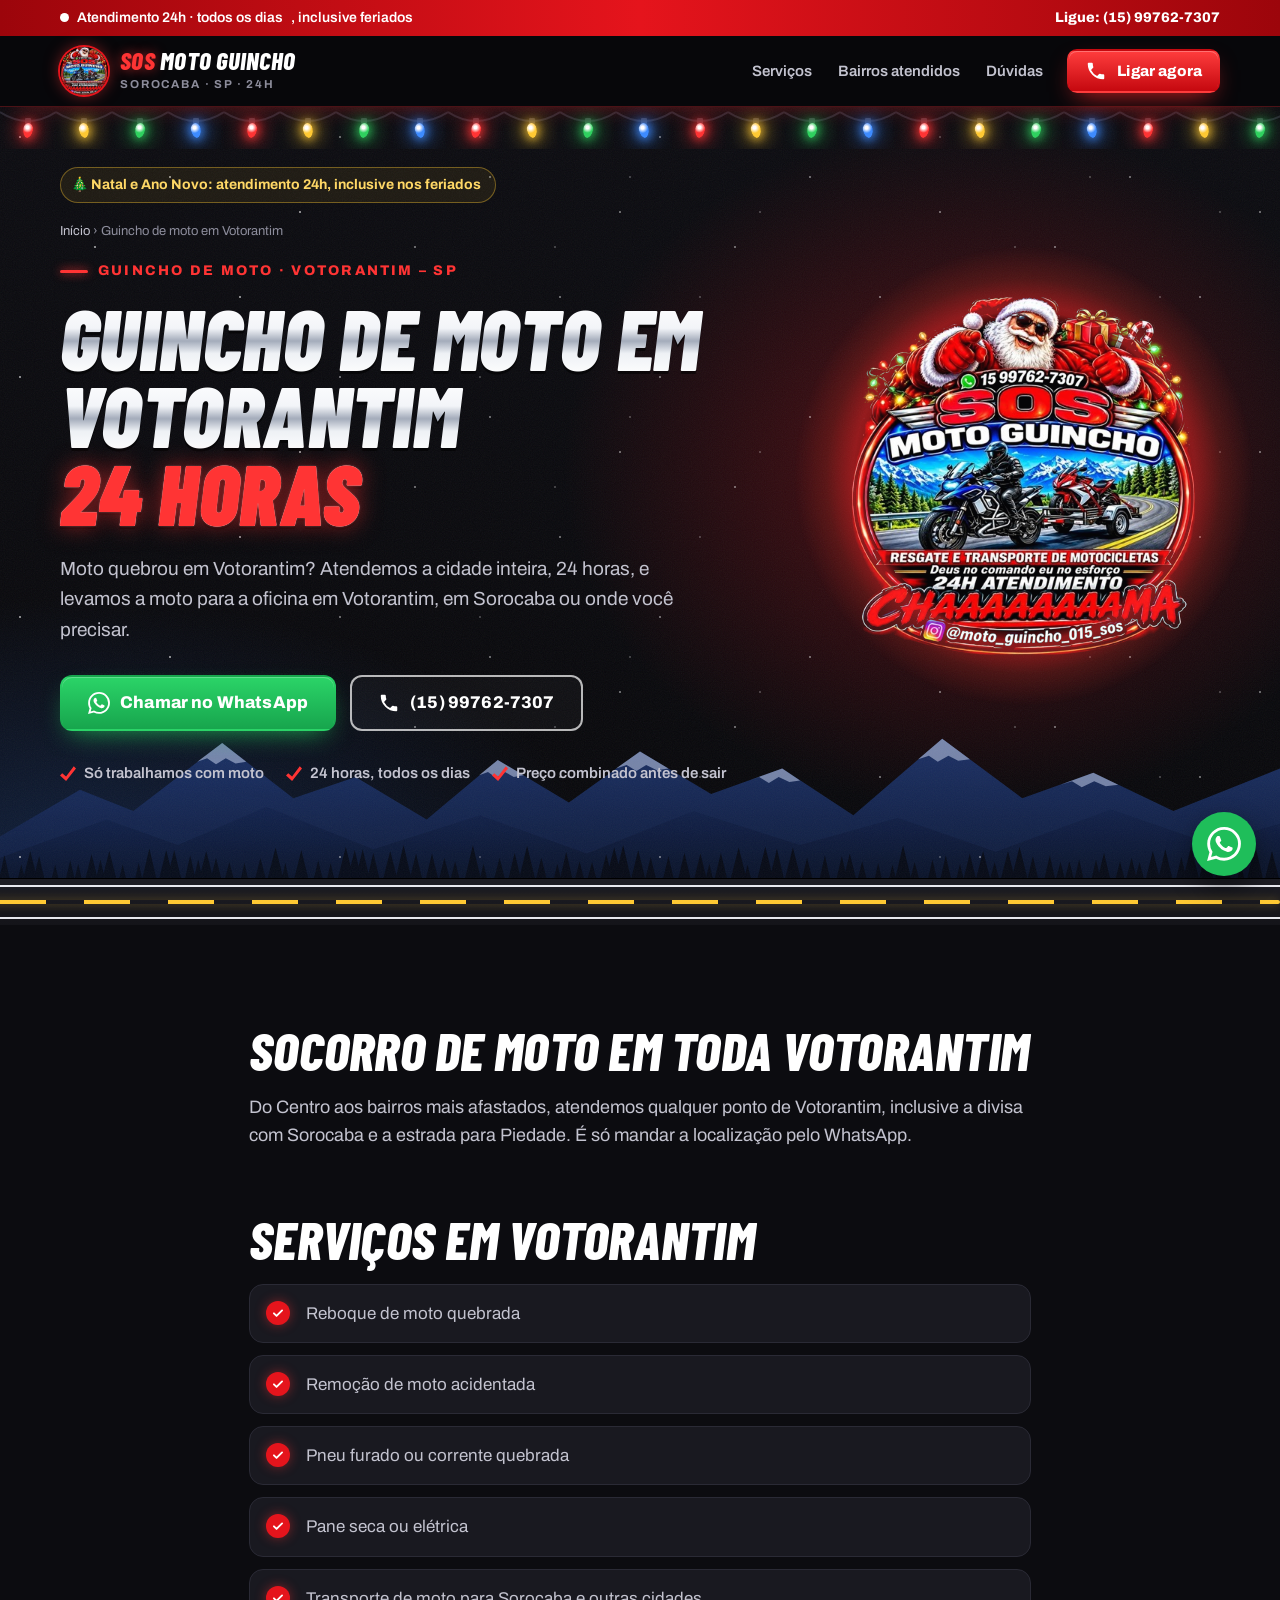
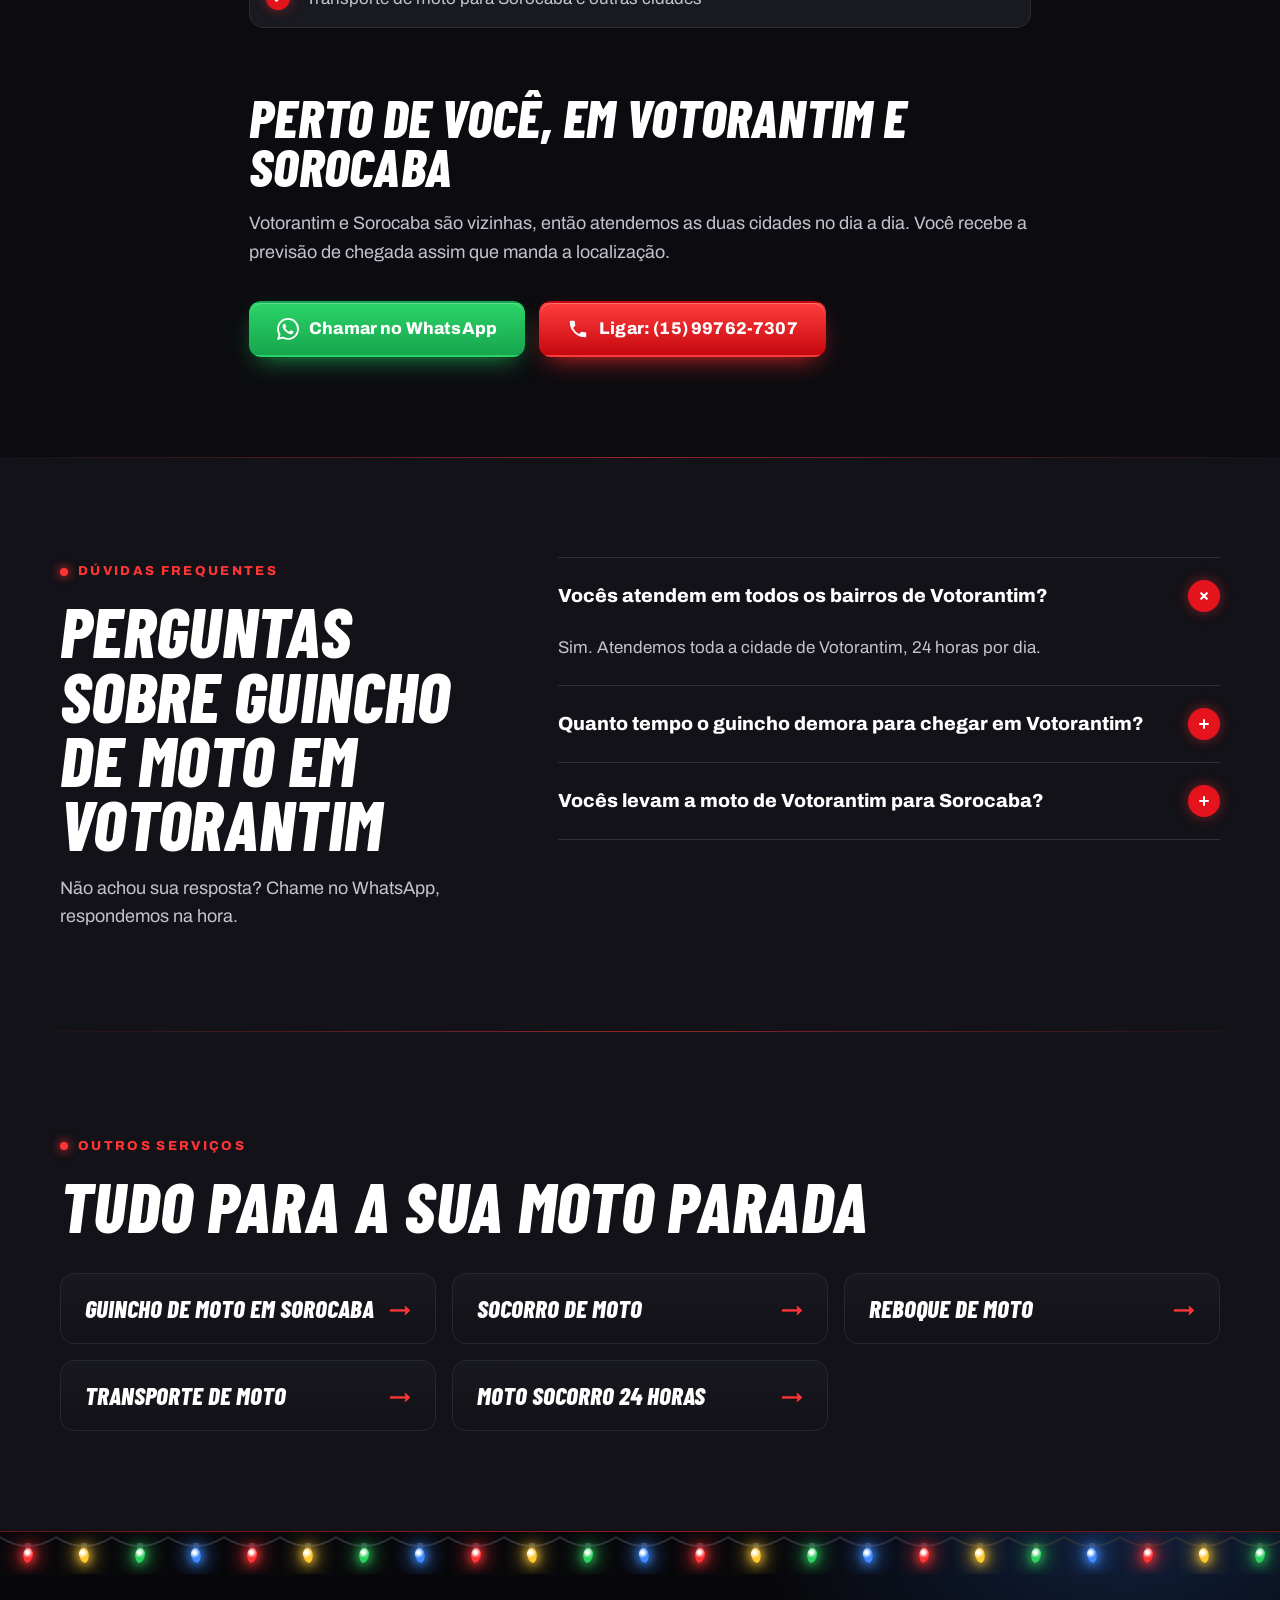
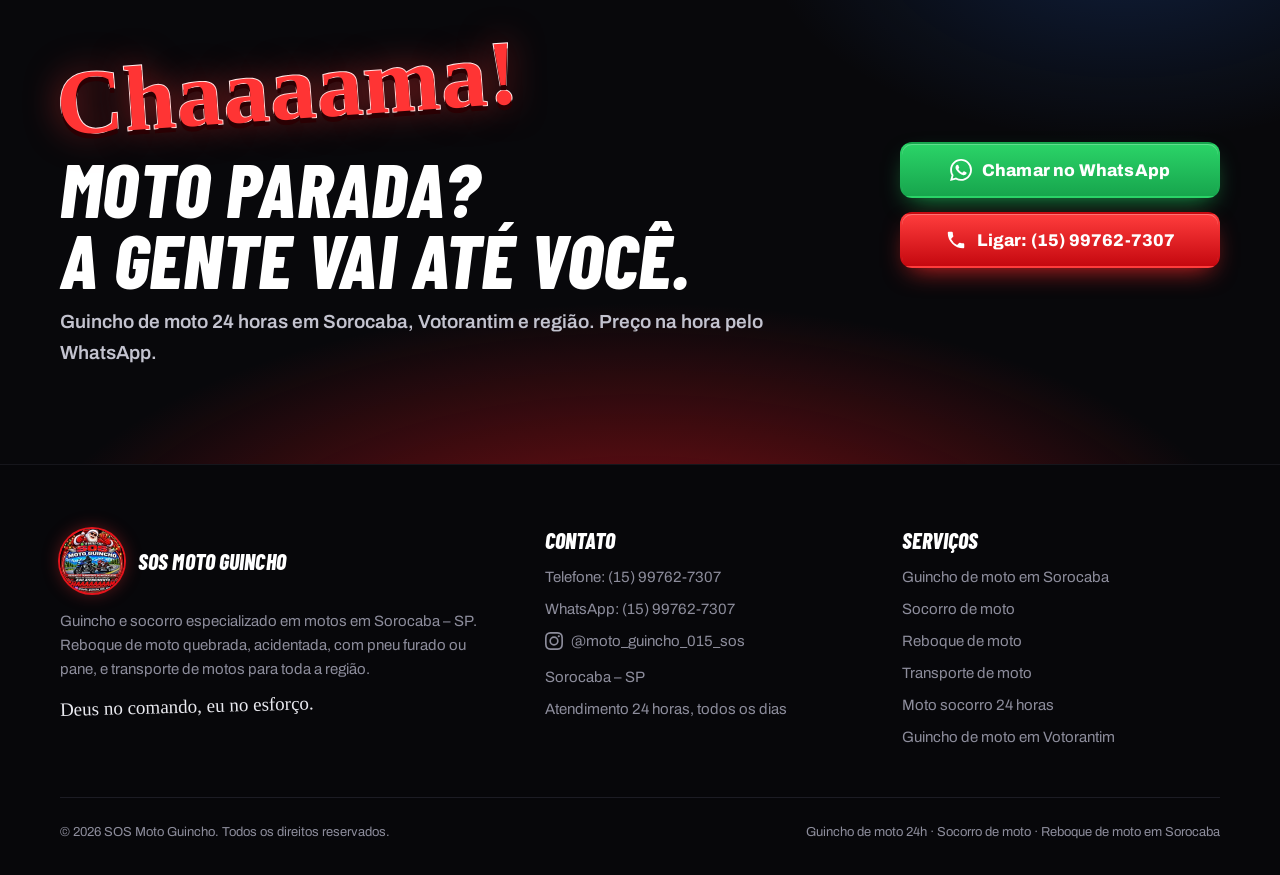
==== commit a3be9972: "Novo visual com o logo: neon vermelho, cromo e enfeites de Natal - Logo no topo, no cabeçalho e no r" ====
--- a/guincho-de-moto-votorantim/index.html
+++ b/guincho-de-moto-votorantim/index.html
@@ -1,5 +1,6 @@
 <!doctype html>
-<html lang="pt-BR">
+<!-- Enfeites de Natal: para desligar, tire class="natal" abaixo (ou TEMA_NATAL = False no gerador) -->
+<html lang="pt-BR" class="natal">
 <head>
 <meta charset="utf-8">
 <meta name="viewport" content="width=device-width, initial-scale=1">
@@ -7,7 +8,7 @@
 <meta name="description" content="Guincho de moto em Votorantim 24 horas. Socorro e reboque de moto quebrada ou acidentada em toda a cidade. WhatsApp (15) 99762-7307.">
 <link rel="canonical" href="https://alefleonsantos-cpu.github.io/sos-moto-guincho/guincho-de-moto-votorantim/">
 <meta name="robots" content="index, follow, max-image-preview:large">
-<meta name="theme-color" content="#141414">
+<meta name="theme-color" content="#07070a">
 <meta name="geo.region" content="BR-SP">
 <meta name="geo.placename" content="Sorocaba">
 <meta property="og:type" content="website">
@@ -16,10 +17,16 @@
 <meta property="og:title" content="Guincho de Moto em Votorantim 24h | SOS Moto Guincho">
 <meta property="og:description" content="Guincho de moto em Votorantim 24 horas. Socorro e reboque de moto quebrada ou acidentada em toda a cidade. WhatsApp (15) 99762-7307.">
 <meta property="og:url" content="https://alefleonsantos-cpu.github.io/sos-moto-guincho/guincho-de-moto-votorantim/">
+<meta property="og:image" content="https://alefleonsantos-cpu.github.io/sos-moto-guincho/img/og-image.jpg">
+<meta property="og:image:width" content="1200">
+<meta property="og:image:height" content="628">
+<meta name="twitter:card" content="summary_large_image">
+<meta name="twitter:image" content="https://alefleonsantos-cpu.github.io/sos-moto-guincho/img/og-image.jpg">
 <link rel="icon" href="../favicon.svg" type="image/svg+xml">
+<link rel="apple-touch-icon" href="../apple-touch-icon.png">
 <link rel="preconnect" href="https://fonts.googleapis.com">
 <link rel="preconnect" href="https://fonts.gstatic.com" crossorigin>
-<link href="https://fonts.googleapis.com/css2?family=Archivo:wght@400;600;800&family=Big+Shoulders+Display:wght@800;900&display=swap" rel="stylesheet">
+<link href="https://fonts.googleapis.com/css2?family=Archivo:wght@400;600;800&family=Barlow+Condensed:ital,wght@1,800;1,900&family=Permanent+Marker&display=swap" rel="stylesheet">
 <link rel="stylesheet" href="../estilo.css">
 <script type="application/ld+json">
 {
@@ -50,6 +57,11 @@
         "name": "SOS Moto Guincho",
         "url": "https://alefleonsantos-cpu.github.io/sos-moto-guincho/",
         "telephone": "+55-15-99762-7307",
+        "logo": "https://alefleonsantos-cpu.github.io/sos-moto-guincho/img/logo-480.jpg",
+        "image": "https://alefleonsantos-cpu.github.io/sos-moto-guincho/img/og-image.jpg",
+        "sameAs": [
+          "https://www.instagram.com/moto_guincho_015_sos/"
+        ],
         "address": {
           "@type": "PostalAddress",
           "addressLocality": "Sorocaba",
@@ -113,11 +125,12 @@
 <svg width="0" height="0" style="position:absolute" aria-hidden="true">
   <symbol id="i-zap" viewBox="0 0 24 24"><path d="M17.472 14.382c-.297-.149-1.758-.867-2.03-.967-.273-.099-.471-.148-.67.15-.197.297-.767.966-.94 1.164-.173.199-.347.223-.644.075-.297-.15-1.255-.463-2.39-1.475-.883-.788-1.48-1.761-1.653-2.059-.173-.297-.018-.458.13-.606.134-.133.298-.347.446-.52.149-.174.198-.298.298-.497.099-.198.05-.371-.025-.52-.075-.149-.669-1.612-.916-2.207-.242-.579-.487-.5-.669-.51-.173-.008-.371-.01-.57-.01-.198 0-.52.074-.792.372-.272.297-1.04 1.016-1.04 2.479 0 1.462 1.065 2.875 1.213 3.074.149.198 2.096 3.2 5.077 4.487.709.306 1.262.489 1.694.625.712.227 1.36.195 1.871.118.571-.085 1.758-.719 2.006-1.413.248-.694.248-1.289.173-1.413-.074-.124-.272-.198-.57-.347m-5.421 7.403h-.004a9.87 9.87 0 01-5.031-1.378l-.361-.214-3.741.982.998-3.648-.235-.374a9.86 9.86 0 01-1.51-5.26c.001-5.45 4.436-9.884 9.888-9.884 2.64 0 5.122 1.03 6.988 2.898a9.825 9.825 0 012.893 6.994c-.003 5.45-4.437 9.884-9.885 9.884m8.413-18.297A11.815 11.815 0 0012.05 0C5.495 0 .16 5.335.157 11.892c0 2.096.547 4.142 1.588 5.945L.057 24l6.305-1.654a11.882 11.882 0 005.683 1.448h.005c6.554 0 11.89-5.335 11.893-11.893a11.821 11.821 0 00-3.48-8.413z"/></symbol>
   <symbol id="i-tel" viewBox="0 0 24 24"><path d="M6.6 10.8a15.1 15.1 0 0 0 6.6 6.6l2.2-2.2a1 1 0 0 1 1-.25c1.12.37 2.33.57 3.6.57a1 1 0 0 1 1 1V20a1 1 0 0 1-1 1A17 17 0 0 1 3 4a1 1 0 0 1 1-1h3.5a1 1 0 0 1 1 1c0 1.25.2 2.45.57 3.57a1 1 0 0 1-.25 1z"/></symbol>
+  <symbol id="i-insta" viewBox="0 0 24 24"><path d="M12 2.2c3.2 0 3.6 0 4.8.1 3.3.1 4.8 1.7 4.9 4.9.1 1.3.1 1.6.1 4.8s0 3.6-.1 4.8c-.1 3.2-1.7 4.8-4.9 4.9-1.3.1-1.6.1-4.8.1s-3.6 0-4.8-.1c-3.3-.1-4.8-1.7-4.9-4.9C2.2 15.6 2.2 15.2 2.2 12s0-3.6.1-4.8C2.4 3.9 3.9 2.4 7.2 2.3 8.4 2.2 8.8 2.2 12 2.2zM12 0C8.7 0 8.3 0 7.1.1 2.7.3.3 2.7.1 7.1 0 8.3 0 8.7 0 12s0 3.7.1 4.9c.2 4.4 2.6 6.8 7 7 1.2.1 1.6.1 4.9.1s3.7 0 4.9-.1c4.4-.2 6.8-2.6 7-7 .1-1.2.1-1.6.1-4.9s0-3.7-.1-4.9c-.2-4.4-2.6-6.8-7-7C15.7 0 15.3 0 12 0zm0 5.8a6.2 6.2 0 1 0 0 12.4 6.2 6.2 0 0 0 0-12.4zM12 16a4 4 0 1 1 0-8 4 4 0 0 1 0 8zm6.4-11.8a1.4 1.4 0 1 0 0 2.9 1.4 1.4 0 0 0 0-2.9z"/></symbol>
 </svg>
 
 <div class="topbar">
   <div class="wrap topbar__in">
-    <span class="ao-vivo"><i></i> Atendimento 24h · todos os dias</span>
+    <span class="ao-vivo"><i></i> Atendimento 24h · todos os dias<span class="so-pc">, inclusive feriados</span></span>
     <a href="tel:+5515997627307">Ligue: (15) 99762-7307</a>
   </div>
 </div>
@@ -125,23 +138,25 @@
 <header class="header">
   <div class="wrap header__in">
     <a class="logo" href="../" aria-label="SOS Moto Guincho, página inicial">
-      <svg viewBox="0 0 40 40" aria-hidden="true"><rect width="40" height="40" rx="8" fill="#ffc72c"/><circle cx="11" cy="26" r="6" fill="none" stroke="#161616" stroke-width="3"/><circle cx="29" cy="26" r="6" fill="none" stroke="#161616" stroke-width="3"/><path d="M11 26l6-9h8l4 9M20 17l-2-5h-4M25 17l3-4" fill="none" stroke="#161616" stroke-width="3" stroke-linecap="round" stroke-linejoin="round"/></svg>
-      <span><b>SOS Moto Guincho</b><small>Sorocaba · SP</small></span>
+      <img src="../img/logo-128.jpg" width="48" height="48" alt="">
+      <span><b><em>SOS</em> Moto Guincho</b><small>Sorocaba · SP · 24h</small></span>
     </a>
     <nav class="nav" aria-label="Menu principal">
       <a href="../#servicos">Serviços</a>
       <a href="../#areas">Bairros atendidos</a>
       <a href="#duvidas">Dúvidas</a>
     </nav>
-    <a class="btn btn--amarelo btn--sm" href="tel:+5515997627307"><svg class="ico" fill="currentColor"><use href="#i-tel"/></svg>Ligar agora</a>
+    <a class="btn btn--vermelho btn--sm" href="tel:+5515997627307"><svg class="ico" fill="currentColor"><use href="#i-tel"/></svg>Ligar agora</a>
   </div>
 </header>
 
 <main>
 <section class="hero hero--sub" aria-labelledby="titulo">
-  <span class="hero__palavra" aria-hidden="true">Votorantim</span>
+  <div class="luzes" aria-hidden="true"><span></span><span></span><span></span><span></span><span></span><span></span><span></span><span></span><span></span><span></span><span></span><span></span><span></span><span></span><span></span><span></span><span></span><span></span><span></span><span></span><span></span><span></span><span></span><span></span><span></span><span></span><span></span><span></span><span></span><span></span><span></span><span></span><span></span><span></span><span></span><span></span><span></span><span></span><span></span><span></span></div>
+  <div class="neve" aria-hidden="true"></div>
   <div class="wrap hero__grid">
     <div class="hero__txt">
+      <p class="so-natal">🎄 Natal e Ano Novo: atendimento 24h, inclusive nos feriados</p>
       <p class="migalha"><a href="../">Início</a> › Guincho de moto em Votorantim</p>
       <p class="kicker">Guincho de moto · Votorantim – SP</p>
       <h1 id="titulo">Guincho de moto em Votorantim <span>24 horas</span></h1>
@@ -156,8 +171,14 @@
         <li>Preço combinado antes de sair</li>
       </ul>
     </div>
-  </div>
-  <div class="faixa" aria-hidden="true"></div>
+    <div class="hero__arte">
+      <div class="hero__logo">
+        <img src="../img/logo-480.jpg" srcset="../img/logo-480.jpg 480w, ../img/logo-720.jpg 720w" sizes="(max-width: 980px) 280px, 360px" width="480" height="480" alt="Logo SOS Moto Guincho: resgate e transporte de motocicletas 24 horas">
+      </div>
+    </div>
+  </div>
+  <div class="serra" aria-hidden="true"></div>
+  <div class="estrada" aria-hidden="true"></div>
 </section>
 
 <section class="secao">
@@ -170,7 +191,7 @@
 <p>Votorantim e Sorocaba são vizinhas, então atendemos as duas cidades no dia a dia. Você recebe a previsão de chegada assim que manda a localização.</p>
     <div class="cta-meio">
       <a class="btn btn--zap" href="https://wa.me/5515997627307?text=Ol%C3%A1!%20Preciso%20de%20guincho%20para%20minha%20moto.%20Estou%20em%3A%20"><svg class="ico" fill="currentColor"><use href="#i-zap"/></svg>Chamar no WhatsApp</a>
-      <a class="btn btn--escuro" href="tel:+5515997627307"><svg class="ico" fill="currentColor"><use href="#i-tel"/></svg>Ligar: (15) 99762-7307</a>
+      <a class="btn btn--vermelho" href="tel:+5515997627307"><svg class="ico" fill="currentColor"><use href="#i-tel"/></svg>Ligar: (15) 99762-7307</a>
     </div>
   </div>
 </section>
@@ -205,14 +226,16 @@
 </section>
 
 <section class="final" aria-labelledby="t-final">
+  <div class="luzes" aria-hidden="true"><span></span><span></span><span></span><span></span><span></span><span></span><span></span><span></span><span></span><span></span><span></span><span></span><span></span><span></span><span></span><span></span><span></span><span></span><span></span><span></span><span></span><span></span><span></span><span></span><span></span><span></span><span></span><span></span><span></span><span></span><span></span><span></span><span></span><span></span><span></span><span></span><span></span><span></span><span></span><span></span></div>
   <div class="wrap final__in">
     <div>
+      <p class="chama" aria-hidden="true">Chaaaama!</p>
       <h2 id="t-final">Moto parada?<br>A gente vai até você.</h2>
       <p>Guincho de moto 24 horas em Sorocaba, Votorantim e região. Preço na hora pelo WhatsApp.</p>
     </div>
     <div class="ctas">
-      <a class="btn btn--zap final-zap" href="https://wa.me/5515997627307?text=Ol%C3%A1!%20Preciso%20de%20guincho%20para%20minha%20moto.%20Estou%20em%3A%20"><svg class="ico" fill="currentColor"><use href="#i-zap"/></svg>Chamar no WhatsApp</a>
-      <a class="btn btn--escuro" href="tel:+5515997627307"><svg class="ico" fill="currentColor"><use href="#i-tel"/></svg>Ligar: (15) 99762-7307</a>
+      <a class="btn btn--zap" href="https://wa.me/5515997627307?text=Ol%C3%A1!%20Preciso%20de%20guincho%20para%20minha%20moto.%20Estou%20em%3A%20"><svg class="ico" fill="currentColor"><use href="#i-zap"/></svg>Chamar no WhatsApp</a>
+      <a class="btn btn--vermelho" href="tel:+5515997627307"><svg class="ico" fill="currentColor"><use href="#i-tel"/></svg>Ligar: (15) 99762-7307</a>
     </div>
   </div>
 </section>
@@ -222,14 +245,16 @@
   <div class="wrap">
     <div class="rodape__grid">
       <div>
-        <h3>SOS Moto Guincho</h3>
+        <div class="rodape__marca"><img src="../img/logo-128.jpg" width="64" height="64" alt="" loading="lazy"><h3>SOS Moto Guincho</h3></div>
         <p>Guincho e socorro especializado em motos em Sorocaba – SP. Reboque de moto quebrada, acidentada, com pneu furado ou pane, e transporte de motos para toda a região.</p>
+        <p class="lema">Deus no comando, eu no esforço.</p>
       </div>
       <div>
         <h3>Contato</h3>
         <ul>
           <li><a href="tel:+5515997627307">Telefone: (15) 99762-7307</a></li>
           <li><a href="https://wa.me/5515997627307">WhatsApp: (15) 99762-7307</a></li>
+          <li><a class="insta" href="https://www.instagram.com/moto_guincho_015_sos/" rel="noopener" target="_blank"><svg aria-hidden="true"><use href="#i-insta"/></svg>@moto_guincho_015_sos</a></li>
           <li>Sorocaba – SP</li>
           <li>Atendimento 24 horas, todos os dias</li>
         </ul>
@@ -256,7 +281,7 @@
 <a class="zap-flutua" href="https://wa.me/5515997627307?text=Ol%C3%A1!%20Preciso%20de%20guincho%20para%20minha%20moto.%20Estou%20em%3A%20" aria-label="Chamar no WhatsApp"><svg><use href="#i-zap"/></svg></a>
 
 <nav class="barra-mobile" aria-label="Contato rápido">
-  <a class="btn btn--amarelo" href="tel:+5515997627307"><svg class="ico" fill="currentColor"><use href="#i-tel"/></svg>Ligar</a>
+  <a class="btn btn--vermelho" href="tel:+5515997627307"><svg class="ico" fill="currentColor"><use href="#i-tel"/></svg>Ligar</a>
   <a class="btn btn--zap" href="https://wa.me/5515997627307?text=Ol%C3%A1!%20Preciso%20de%20guincho%20para%20minha%20moto.%20Estou%20em%3A%20"><svg class="ico" fill="currentColor"><use href="#i-zap"/></svg>WhatsApp</a>
 </nav>
 </body>
--- a/estilo.css
+++ b/estilo.css
@@ -1,251 +1,333 @@
+/* =========================================================
+   SOS Moto Guincho — tema do logo (neon vermelho, preto, cromo)
+   Enfeites de Natal: ficam ligados quando a tag <html> tem a
+   classe "natal". Para desligar em janeiro, é só tirar essa classe.
+   ========================================================= */
 :root{
-  --asfalto:#141414;
-  --asfalto-2:#1c1c1e;
-  --linha:#2c2c2f;
-  --amarelo:#ffc72c;
-  --amarelo-2:#f0b400;
-  --creme:#f4efe4;
-  --creme-2:#e9e2d2;
-  --tinta:#161616;
-  --cinza:#5e5a52;
+  --preto:#07070a;
+  --fundo:#0c0c10;
+  --fundo-2:#121218;
+  --fundo-3:#191920;
+  --linha:#272731;
+  --texto:#f3f3f6;
+  --texto-2:#c3c3cf;
+  --texto-3:#8d8d9c;
+  --vermelho:#e5141c;
+  --vermelho-2:#a3070d;
+  --neon:#ff3434;
+  --azul:#2f7bff;
+  --dourado:#ffc933;
   --zap:#1fbe5a;
-  --zap-2:#17a34c;
-  --cinta:#e8452c;
+  --zap-2:#16a34c;
   --placa:#0f6b3a;
-  --display:"Big Shoulders Display", Impact, "Arial Narrow", sans-serif;
+  --display:"Barlow Condensed", "Arial Narrow", Impact, sans-serif;
   --corpo:"Archivo", system-ui, -apple-system, "Segoe UI", sans-serif;
+  --pincel:"Permanent Marker", "Marker Felt", "Comic Sans MS", cursive;
 }
 *,*::before,*::after{box-sizing:border-box}
-html{scroll-behavior:smooth;-webkit-text-size-adjust:100%}
-body{margin:0;font-family:var(--corpo);font-size:17px;line-height:1.6;color:var(--tinta);background:var(--creme)}
+html{scroll-behavior:smooth;-webkit-text-size-adjust:100%;background:var(--preto)}
+body{margin:0;font-family:var(--corpo);font-size:17px;line-height:1.6;color:var(--texto);background:var(--fundo);overflow-x:hidden}
 img,svg{display:block;max-width:100%}
 a{color:inherit}
+::selection{background:var(--vermelho);color:#fff}
 .wrap{width:min(1160px, 100% - 32px);margin-inline:auto}
-h1,h2,h3{font-family:var(--display);font-weight:900;line-height:.92;text-transform:uppercase;letter-spacing:.01em;margin:0}
-h2{font-size:clamp(40px, 6vw, 68px)}
-h3{font-size:28px;font-weight:800;line-height:1}
+h1,h2,h3{font-family:var(--display);font-weight:800;font-style:italic;line-height:.92;text-transform:uppercase;letter-spacing:.005em;margin:0;color:#fff}
+h2{font-size:clamp(40px, 5.8vw, 70px)}
+h3{font-size:27px;line-height:1}
 p{margin:0}
 .ico{width:22px;height:22px;flex:none}
 .sr{position:absolute;width:1px;height:1px;overflow:hidden;clip:rect(0 0 0 0);white-space:nowrap}
-:focus-visible{outline:3px solid var(--amarelo);outline-offset:3px}
+:focus-visible{outline:3px solid var(--dourado);outline-offset:3px}
 
 /* ---------- botões ---------- */
-.btn{display:inline-flex;align-items:center;justify-content:center;gap:10px;min-height:56px;padding:0 24px;border-radius:6px;font-weight:800;font-size:17px;text-decoration:none;letter-spacing:.01em;transition:transform .15s ease, box-shadow .15s ease, background .15s ease;border:2px solid transparent;white-space:nowrap}
-.btn:hover{transform:translate(-2px,-2px)}
-.btn--zap{background:var(--zap);color:#fff;box-shadow:4px 4px 0 #0a4d23}
-.btn--zap:hover{background:var(--zap-2);box-shadow:6px 6px 0 #0a4d23}
-.btn--amarelo{background:var(--amarelo);color:var(--tinta);box-shadow:4px 4px 0 #000}
-.btn--amarelo:hover{box-shadow:6px 6px 0 #000}
-.btn--linha{border-color:var(--creme);color:var(--creme)}
-.btn--linha:hover{background:var(--creme);color:var(--tinta)}
-.btn--escuro{background:var(--tinta);color:var(--amarelo);box-shadow:4px 4px 0 rgba(0,0,0,.35)}
-.btn--sm{min-height:44px;padding:0 16px;font-size:15px}
-
-/* ---------- topo ---------- */
-.topbar{background:var(--amarelo);color:var(--tinta);font-size:14px;font-weight:600}
+.btn{display:inline-flex;align-items:center;justify-content:center;gap:10px;min-height:56px;padding:0 26px;border-radius:12px;font-weight:800;font-size:17px;text-decoration:none;letter-spacing:.01em;transition:transform .18s ease, box-shadow .18s ease, background .18s ease, color .18s ease;border:2px solid transparent;white-space:nowrap;color:#fff}
+.btn:hover{transform:translateY(-2px)}
+.btn--zap{background:linear-gradient(180deg,#2bd468,#17a54d);box-shadow:inset 0 1px 0 rgba(255,255,255,.25), 0 10px 26px -10px rgba(31,190,90,.85)}
+.btn--zap:hover{box-shadow:inset 0 1px 0 rgba(255,255,255,.25), 0 14px 32px -8px rgba(31,190,90,.95)}
+.btn--vermelho,.btn--amarelo{background:linear-gradient(180deg,#ff3d3d,#c5080f);box-shadow:inset 0 1px 0 rgba(255,255,255,.28), 0 10px 26px -10px rgba(255,40,40,.9)}
+.btn--vermelho:hover,.btn--amarelo:hover{box-shadow:inset 0 1px 0 rgba(255,255,255,.28), 0 14px 34px -8px rgba(255,40,40,1)}
+.btn--linha{border-color:rgba(255,255,255,.7);color:#fff;background:rgba(255,255,255,.03)}
+.btn--linha:hover{background:#fff;color:#0c0c10;border-color:#fff}
+.btn--escuro{background:#0c0c10;color:#fff;border-color:rgba(255,255,255,.18)}
+.btn--escuro:hover{border-color:var(--neon)}
+.btn--sm{min-height:44px;padding:0 16px;font-size:15px;border-radius:10px}
+
+/* ---------- faixa de cima e cabeçalho ---------- */
+.topbar{background:linear-gradient(90deg,#9c050b,#e5141c 50%,#9c050b);color:#fff;font-size:14px;font-weight:600}
 .topbar__in{display:flex;justify-content:space-between;align-items:center;gap:12px;min-height:36px}
 .topbar a{font-weight:800;text-decoration:none}
 .ao-vivo{display:inline-flex;align-items:center;gap:8px}
-.ao-vivo i{width:9px;height:9px;border-radius:50%;background:#0d8a3c;box-shadow:0 0 0 0 rgba(13,138,60,.6);animation:pulsa 1.8s infinite}
-@keyframes pulsa{70%{box-shadow:0 0 0 9px rgba(13,138,60,0)}100%{box-shadow:0 0 0 0 rgba(13,138,60,0)}}
-
-.header{position:sticky;top:0;z-index:30;background:rgba(20,20,20,.94);backdrop-filter:blur(8px);-webkit-backdrop-filter:blur(8px);border-bottom:1px solid var(--linha)}
-.header__in{display:flex;align-items:center;gap:24px;min-height:68px}
-.logo{display:flex;align-items:center;gap:10px;text-decoration:none;color:var(--creme);margin-right:auto}
-.logo svg{width:40px;height:40px}
-.logo b{display:block;font-family:var(--display);font-weight:900;font-size:24px;line-height:.9;text-transform:uppercase;letter-spacing:.02em}
-.logo small{display:block;font-size:12px;font-weight:600;color:var(--amarelo);letter-spacing:.14em;text-transform:uppercase}
+.ao-vivo i{width:9px;height:9px;border-radius:50%;background:#fff;box-shadow:0 0 0 0 rgba(255,255,255,.7);animation:pulsa 1.8s infinite}
+@keyframes pulsa{70%{box-shadow:0 0 0 9px rgba(255,255,255,0)}100%{box-shadow:0 0 0 0 rgba(255,255,255,0)}}
+
+.header{position:sticky;top:0;z-index:30;background:rgba(7,7,10,.9);backdrop-filter:blur(10px);-webkit-backdrop-filter:blur(10px);border-bottom:1px solid rgba(255,52,52,.28);box-shadow:0 12px 30px -24px rgba(255,40,40,.9)}
+.header__in{display:flex;align-items:center;gap:24px;min-height:70px}
+.logo{display:flex;align-items:center;gap:12px;text-decoration:none;color:#fff;margin-right:auto}
+.logo img{width:48px;height:48px;border-radius:50%;object-fit:cover;box-shadow:0 0 0 2px var(--vermelho), 0 0 16px rgba(255,52,52,.55)}
+.logo b{display:block;font-family:var(--display);font-style:italic;font-weight:800;font-size:25px;line-height:.9;text-transform:uppercase;letter-spacing:.01em}
+.logo b em{font-style:inherit;color:var(--neon);text-shadow:0 0 12px rgba(255,52,52,.6)}
+.logo small{display:block;font-size:11.5px;font-weight:700;color:var(--texto-3);letter-spacing:.16em;text-transform:uppercase;margin-top:3px}
 .nav{display:flex;gap:26px}
-.nav a{color:#cfc9bc;text-decoration:none;font-weight:600;font-size:15px}
-.nav a:hover{color:var(--amarelo)}
-
-/* ---------- hero ---------- */
-.hero{position:relative;background:
-  radial-gradient(900px 520px at 78% 45%, rgba(255,199,44,.13), transparent 60%),
-  var(--asfalto);color:var(--creme);overflow:hidden}
-.hero::before{content:"";position:absolute;inset:0;opacity:.07;pointer-events:none;
+.nav a{color:var(--texto-2);text-decoration:none;font-weight:600;font-size:15px;transition:color .15s ease}
+.nav a:hover{color:#fff}
+
+/* ---------- luzes de Natal ---------- */
+.luzes,.neve,.so-natal{display:none}
+.natal .luzes{display:flex;position:absolute;top:0;left:0;right:0;z-index:3;height:42px;overflow:hidden;pointer-events:none;
+  background:url("data:image/svg+xml,%3Csvg xmlns='http://www.w3.org/2000/svg' width='56' height='42'%3E%3Cpath d='M0 5Q28 23 56 5' fill='none' stroke='%232b2b35' stroke-width='2'/%3E%3C/svg%3E") repeat-x 0 0}
+.luzes span{flex:0 0 56px;position:relative;--c:#ff3434;--g:rgba(255,52,52,.75)}
+.luzes span::before{content:"";position:absolute;left:25px;top:11px;width:6px;height:6px;border-radius:1px;background:#3a3a44}
+.luzes span::after{content:"";position:absolute;left:23px;top:16px;width:10px;height:15px;border-radius:50% 50% 50% 50% / 40% 40% 60% 60%;background:radial-gradient(circle at 40% 30%, #fff 0 12%, var(--c) 45%);box-shadow:0 0 8px 2px var(--g), 0 0 20px 4px var(--g)}
+.luzes span:nth-child(4n+2){--c:#ffc933;--g:rgba(255,201,51,.7)}
+.luzes span:nth-child(4n+3){--c:#2fd15f;--g:rgba(47,209,95,.65)}
+.luzes span:nth-child(4n+4){--c:#3d8bff;--g:rgba(61,139,255,.75)}
+.luzes span:nth-child(odd)::after{transform:rotate(9deg)}
+.luzes span:nth-child(even)::after{transform:rotate(-9deg)}
+
+/* neve caindo no topo */
+.natal .neve{display:block;position:absolute;inset:0;z-index:-1;pointer-events:none;overflow:hidden}
+.neve::before,.neve::after{content:"";position:absolute;left:0;right:0;top:-240px;height:calc(100% + 240px);
+  background-image:
+    radial-gradient(2px 2px at 20px 30px,#fff 50%,transparent 51%),
+    radial-gradient(1.6px 1.6px at 95px 140px,#fff 50%,transparent 51%),
+    radial-gradient(2.4px 2.4px at 170px 70px,#fff 50%,transparent 51%),
+    radial-gradient(1.5px 1.5px at 240px 190px,#fff 50%,transparent 51%),
+    radial-gradient(2px 2px at 300px 105px,#fff 50%,transparent 51%);
+  background-size:320px 240px;opacity:.38}
+.neve::after{background-size:460px 240px;opacity:.22;filter:blur(.6px)}
+
+/* ---------- topo da página (hero) ---------- */
+.hero{position:relative;isolation:isolate;overflow:hidden;color:var(--texto);background:
+  radial-gradient(620px 520px at 76% 44%, rgba(229,20,28,.34), transparent 66%),
+  radial-gradient(760px 420px at 6% 96%, rgba(47,123,255,.22), transparent 70%),
+  linear-gradient(180deg,#0b0b10 0%,#07070a 100%)}
+.hero::before{content:"";position:absolute;inset:0;opacity:.06;pointer-events:none;z-index:0;
   background-image:url("data:image/svg+xml,%3Csvg xmlns='http://www.w3.org/2000/svg' width='180' height='180'%3E%3Cfilter id='n'%3E%3CfeTurbulence type='fractalNoise' baseFrequency='.9' numOctaves='3' stitchTiles='stitch'/%3E%3C/filter%3E%3Crect width='100%25' height='100%25' filter='url(%23n)'/%3E%3C/svg%3E")}
-.hero__grid{position:relative;display:grid;grid-template-columns:1.05fr .95fr;gap:40px;align-items:center;padding:72px 0 88px}
-.kicker{display:inline-flex;align-items:center;gap:10px;font-size:14px;font-weight:800;letter-spacing:.16em;text-transform:uppercase;color:var(--amarelo)}
-.kicker::before{content:"";width:28px;height:3px;background:var(--amarelo)}
-.hero h1{font-size:clamp(52px, 8.4vw, 104px);margin:18px 0 22px}
-.hero h1 span{display:block;color:var(--amarelo)}
-.lead{font-size:19px;color:#d8d2c4;max-width:34em}
+.hero__grid{position:relative;display:grid;grid-template-columns:1.08fr .92fr;gap:40px;align-items:center;padding:70px 0 150px}
+.so-natal{align-items:center;gap:8px;margin:0 0 18px;padding:6px 14px 6px 10px;border-radius:999px;border:1px solid rgba(255,201,51,.38);background:rgba(255,201,51,.08);color:#ffd866;font-size:14px;font-weight:700}
+.natal .so-natal{display:inline-flex}
+.kicker{display:flex;align-items:center;gap:10px;font-size:14px;font-weight:800;letter-spacing:.16em;text-transform:uppercase;color:var(--neon)}
+.kicker::before{content:"";width:28px;height:3px;border-radius:2px;background:var(--neon);box-shadow:0 0 10px var(--neon)}
+.hero h1{font-size:clamp(52px, 6.4vw, 92px);margin:16px 0 22px;font-weight:900;
+  background-image:linear-gradient(180deg,#ffffff 0%,#f2f4f8 38%,#a3abba 54%,#eef1f5 70%,#ffffff 100%);background-size:100% .92em;
+  -webkit-background-clip:text;background-clip:text;-webkit-text-fill-color:transparent;filter:drop-shadow(0 3px 0 rgba(0,0,0,.55))}
+.hero h1 span{display:block;-webkit-text-fill-color:var(--neon);color:var(--neon);text-shadow:0 0 22px rgba(255,52,52,.55), 0 0 2px rgba(255,255,255,.35)}
+.lead{font-size:19px;color:var(--texto-2);max-width:34em}
 .ctas{display:flex;flex-wrap:wrap;gap:14px;margin-top:30px}
-.selos{list-style:none;padding:0;margin:30px 0 0;display:flex;flex-wrap:wrap;gap:10px 22px;font-size:15px;font-weight:600;color:#cfc9bc}
+.selos{list-style:none;padding:0;margin:30px 0 0;display:flex;flex-wrap:wrap;gap:10px 22px;font-size:15px;font-weight:600;color:var(--texto-2)}
 .selos li{display:flex;align-items:center;gap:8px}
-.selos li::before{content:"";width:16px;height:16px;flex:none;background:var(--amarelo);clip-path:polygon(14% 52%,0 66%,38% 100%,100% 22%,86% 8%,38% 72%)}
-
-.hero__arte{position:relative}
-.hero__24{position:absolute;right:-10px;top:-40px;font-family:var(--display);font-weight:900;font-size:clamp(150px, 21vw, 290px);line-height:.8;color:transparent;-webkit-text-stroke:2px rgba(255,199,44,.28);user-select:none;pointer-events:none}
-.cena{position:relative;width:100%;height:auto}
-.faixa{height:22px;background:repeating-linear-gradient(-45deg, var(--amarelo) 0 22px, var(--asfalto) 22px 44px)}
-
-/* animação de entrada */
+.selos li::before{content:"";width:16px;height:16px;flex:none;background:var(--neon);clip-path:polygon(14% 52%,0 66%,38% 100%,100% 22%,86% 8%,38% 72%)}
+
+.hero__arte{position:relative;display:grid;place-items:center}
+.hero__logo{position:relative;width:min(480px, 100%);aspect-ratio:1;border-radius:50%;
+  background:radial-gradient(circle closest-side,#050507 0 90%,transparent 95%)}
+/* brilho vermelho em volta do logo */
+.hero__logo::before{content:"";position:absolute;inset:-14%;border-radius:50%;pointer-events:none;
+  background:radial-gradient(circle closest-side,rgba(255,40,40,0) 66%,rgba(255,40,40,.5) 72%,rgba(255,60,40,.16) 86%,rgba(255,40,40,0) 100%)}
+/* "lighten": o fundo preto do logo some e só o desenho aparece */
+.hero__logo img{position:relative;width:100%;height:auto;mix-blend-mode:lighten}
+
+/* serra azul (montanhas do logo) e estrada */
+.serra{position:absolute;left:0;right:0;bottom:46px;height:170px;z-index:-2;pointer-events:none;opacity:.9;
+  background:url("img/serra.svg") center bottom / max(100%, 1100px) 100% no-repeat}
+.estrada{position:absolute;left:0;right:0;bottom:0;height:46px;z-index:2;overflow:hidden;background:
+  linear-gradient(#e7e8ee,#e7e8ee) left 6px / 100% 2px no-repeat,
+  linear-gradient(#e7e8ee,#e7e8ee) left calc(100% - 6px) / 100% 2px no-repeat,
+  linear-gradient(180deg,#1d1d24,#141419);box-shadow:0 -1px 0 #000}
+.estrada::before{content:"";position:absolute;top:50%;left:-84px;right:0;height:4px;margin-top:-2px;border-radius:2px;
+  background:repeating-linear-gradient(90deg,var(--dourado) 0 46px,transparent 46px 84px);box-shadow:0 0 10px rgba(255,201,51,.35)}
+.hero--sub .hero__grid{padding-bottom:140px}
+
+/* animações (só para quem não pediu menos movimento) */
 @media (prefers-reduced-motion: no-preference){
-  .hero .kicker,.hero .lead,.hero .ctas,.hero .selos{animation:sobe .7s cubic-bezier(.2,.7,.2,1) both}
-  .hero .lead{animation-delay:.1s}
+  .hero .so-natal,.hero .kicker,.hero h1,.hero .lead,.hero .ctas,.hero .selos{animation:sobe .7s cubic-bezier(.2,.7,.2,1) both}
+  .hero h1{animation-delay:.06s}
+  .hero .lead{animation-delay:.12s}
   .hero .ctas{animation-delay:.2s}
-  .hero .selos{animation-delay:.3s}
-  .moto{animation:chega 1.2s .35s cubic-bezier(.22,.85,.25,1) both}
-  .roda{transform-box:fill-box;transform-origin:center;animation:gira 1.2s .35s cubic-bezier(.22,.85,.25,1) both}
-  .cintas path{stroke-dasharray:240;stroke-dashoffset:240;animation:prende .5s 1.5s ease-out forwards}
-  .hero__24{animation:aparece 1.4s .2s ease both}
+  .hero .selos{animation-delay:.28s}
+  .hero__logo img{animation:entra 1s .15s cubic-bezier(.2,.8,.2,1) both, flutua 6s 1.2s ease-in-out infinite alternate}
+  .hero__logo::before{animation:brilho 3.2s ease-in-out infinite alternate}
+  .estrada::before{animation:pista .9s linear infinite}
+  .luzes span::after{animation:pisca 2.6s ease-in-out infinite}
+  .luzes span:nth-child(3n)::after{animation-delay:.9s}
+  .luzes span:nth-child(3n+1)::after{animation-delay:1.7s}
+  .luzes span:nth-child(5n)::after{animation-duration:1.9s}
+  .neve::before{animation:neve 16s linear infinite}
+  .neve::after{animation:neve 26s linear infinite}
 }
 @keyframes sobe{from{opacity:0;transform:translateY(16px)}to{opacity:1;transform:none}}
-@keyframes chega{from{transform:translateX(70%);opacity:0}25%{opacity:1}to{transform:none}}
-@keyframes gira{from{transform:rotate(540deg)}to{transform:rotate(0)}}
-@keyframes prende{to{stroke-dashoffset:0}}
-@keyframes aparece{from{opacity:0}to{opacity:1}}
+@keyframes entra{from{opacity:0;transform:scale(.9) rotate(-4deg)}to{opacity:1;transform:none}}
+@keyframes flutua{from{transform:translateY(0)}to{transform:translateY(-10px)}}
+@keyframes brilho{from{opacity:.65}to{opacity:1}}
+@keyframes pista{to{transform:translateX(84px)}}
+@keyframes pisca{0%,100%{opacity:1}50%{opacity:.35;box-shadow:0 0 4px 1px var(--g)}}
+@keyframes neve{to{transform:translateY(240px)}}
 
 /* ---------- seções ---------- */
-section{scroll-margin-top:80px}
-.secao{padding:96px 0}
-.rotulo{display:inline-block;font-size:13px;font-weight:800;letter-spacing:.18em;text-transform:uppercase;color:var(--cinza);margin-bottom:14px}
-.intro{max-width:40em;margin-top:18px;font-size:18px;color:#3d3a34}
+section{scroll-margin-top:84px}
+.secao{padding:100px 0;background:var(--fundo);position:relative}
+.rotulo{display:inline-flex;align-items:center;gap:10px;font-size:13px;font-weight:800;letter-spacing:.18em;text-transform:uppercase;color:var(--neon);margin-bottom:16px}
+.rotulo::before{content:"";width:8px;height:8px;border-radius:50%;background:var(--neon);box-shadow:0 0 10px 2px rgba(255,52,52,.6)}
+.intro{max-width:40em;margin-top:18px;font-size:18px;color:var(--texto-2)}
 
 /* passos */
-.passos{display:grid;grid-template-columns:repeat(3,1fr);gap:0;margin-top:52px;border-top:3px solid var(--tinta)}
-.passo{padding:28px 28px 8px 0;position:relative}
-.passo + .passo{padding-left:28px;border-left:1px solid #cfc6b3}
-.passo__n{font-family:var(--display);font-weight:900;font-size:84px;line-height:.8;color:var(--amarelo-2);-webkit-text-stroke:2px var(--tinta);display:block;margin-bottom:14px}
+.passos{display:grid;grid-template-columns:repeat(3,1fr);gap:22px;margin-top:56px}
+.passo{position:relative;padding:30px 28px 30px;border-radius:16px;background:linear-gradient(180deg,#15151c,#0f0f14);border:1px solid var(--linha)}
+.passo__n{font-family:var(--display);font-style:italic;font-weight:900;font-size:96px;line-height:.8;color:transparent;-webkit-text-stroke:2px var(--neon);text-shadow:0 0 22px rgba(255,52,52,.45);display:block;margin-bottom:18px}
 .passo h3{margin-bottom:10px}
-.passo p{color:#3d3a34}
+.passo p{color:var(--texto-2)}
 
 /* serviços */
-.servicos{background:var(--creme-2)}
-.cards{display:grid;grid-template-columns:repeat(3,1fr);gap:22px;margin-top:52px}
-.card{background:var(--creme);border:2px solid var(--tinta);border-radius:8px;padding:28px;box-shadow:6px 6px 0 var(--tinta);transition:transform .15s ease, box-shadow .15s ease}
-.card:hover{transform:translate(-3px,-3px);box-shadow:9px 9px 0 var(--tinta)}
-.card__ico{width:54px;height:54px;border-radius:50%;background:var(--amarelo);display:grid;place-items:center;margin-bottom:20px;border:2px solid var(--tinta)}
-.card__ico svg{width:28px;height:28px}
+.servicos{background:var(--fundo-2)}
+.servicos::before,.faq::before,.outros::before{content:"";position:absolute;top:0;left:0;right:0;height:1px;background:linear-gradient(90deg,transparent,rgba(255,52,52,.55),transparent)}
+.cards{display:grid;grid-template-columns:repeat(3,1fr);gap:22px;margin-top:56px}
+.card{position:relative;overflow:hidden;background:linear-gradient(180deg,#18181f,#111117);border:1px solid var(--linha);border-radius:18px;padding:30px 28px;transition:transform .2s ease, box-shadow .2s ease, border-color .2s ease}
+.card::before{content:"";position:absolute;left:0;right:0;top:0;height:3px;background:linear-gradient(90deg,var(--vermelho),#ff8a3d 55%,transparent)}
+.card:hover{transform:translateY(-4px);border-color:rgba(255,52,52,.55);box-shadow:0 24px 44px -22px rgba(229,20,28,.75)}
+.card__ico{width:58px;height:58px;border-radius:50%;display:grid;place-items:center;margin-bottom:22px;background:radial-gradient(circle at 35% 28%,#ff6363,#c3070e 70%);box-shadow:0 0 0 5px rgba(229,20,28,.14), 0 10px 22px -8px rgba(255,40,40,.85)}
+.card__ico svg{width:28px;height:28px;stroke:#fff}
 .card h3{margin-bottom:10px}
-.card p{color:#3d3a34;font-size:16px}
+.card p{color:var(--texto-2);font-size:16px}
+.card__link{display:inline-block;margin-top:16px;font-weight:800;font-size:15px;text-decoration:none;color:#ff6b6b;border-bottom:2px solid rgba(255,107,107,.45)}
+.card__link:hover{color:#fff;border-color:#fff}
 
 /* por que só moto */
-.porque{background:var(--asfalto);color:var(--creme);position:relative;overflow:hidden}
-.porque__grid{display:grid;grid-template-columns:1fr 1fr;gap:64px;align-items:start}
-.porque .rotulo{color:var(--amarelo)}
-.frase{font-family:var(--display);font-weight:900;text-transform:uppercase;font-size:clamp(44px, 6.4vw, 84px);line-height:.9}
-.frase em{font-style:normal;color:var(--amarelo)}
-.porque p{color:#d8d2c4;font-size:18px}
-.lista{list-style:none;padding:0;margin:28px 0 0;display:grid;gap:16px}
-.lista li{display:grid;grid-template-columns:40px 1fr;gap:14px;align-items:start;padding:18px;border:1px solid var(--linha);border-radius:8px;background:var(--asfalto-2)}
-.lista b{display:block;color:var(--creme);font-size:17px}
-.lista span{color:#b8b2a5;font-size:15px}
-.lista .num{font-family:var(--display);font-weight:900;font-size:34px;line-height:1;color:var(--amarelo)}
+.porque{background:linear-gradient(165deg,#0d1a3d 0%,#0a0f22 50%,#08080b 100%);overflow:hidden}
+.porque::after{content:"";position:absolute;left:0;right:0;bottom:0;height:120px;opacity:.35;pointer-events:none;background:url("img/serra.svg") center bottom / max(100%, 1100px) 100% no-repeat}
+.porque__grid{position:relative;z-index:1;display:grid;grid-template-columns:1fr 1fr;gap:64px;align-items:start}
+.frase{font-size:clamp(46px, 6.4vw, 86px);font-weight:900}
+.frase em{font-style:inherit;color:var(--neon);text-shadow:0 0 24px rgba(255,52,52,.45)}
+.porque p{color:var(--texto-2);font-size:18px}
+.lista{list-style:none;padding:0;margin:28px 0 0;display:grid;gap:14px}
+.lista li{display:grid;grid-template-columns:40px 1fr;gap:14px;align-items:start;padding:18px;border:1px solid rgba(255,255,255,.08);border-radius:14px;background:rgba(255,255,255,.035);backdrop-filter:blur(4px)}
+.lista b{display:block;color:#fff;font-size:17px}
+.lista span{color:var(--texto-2);font-size:15px}
+.lista .num{font-family:var(--display);font-style:italic;font-weight:900;font-size:38px;line-height:1;color:var(--neon);text-shadow:0 0 14px rgba(255,52,52,.5)}
 
 /* áreas */
 .areas__grid{display:grid;grid-template-columns:1.25fr 1fr;gap:48px;margin-top:48px}
-.areas h3{font-size:24px;margin-bottom:16px;display:flex;align-items:center;gap:10px}
+.areas h3{font-size:26px;margin-bottom:16px}
 .chips{display:flex;flex-wrap:wrap;gap:8px;list-style:none;padding:0;margin:0}
-.chips li{background:#fff;border:1.5px solid #cbbfa6;border-radius:999px;padding:6px 14px;font-size:15px;font-weight:600}
+.chips li{background:var(--fundo-3);border:1px solid #2e2e3a;border-radius:999px;padding:6px 14px;font-size:15px;font-weight:600;color:#e4e4ec}
 .placas{display:flex;flex-wrap:wrap;gap:10px;list-style:none;padding:0;margin:0 0 36px}
 .placas li{background:var(--placa);color:#fff;border-radius:6px;padding:8px 14px;font-weight:800;font-size:15px;box-shadow:inset 0 0 0 2px var(--placa), inset 0 0 0 4px #fff}
 .rodovias{display:grid;gap:10px;list-style:none;padding:0;margin:0}
-.rodovias li{display:flex;align-items:center;gap:12px;font-weight:600;font-size:15px}
-.escudo{flex:none;display:grid;place-items:center;width:58px;height:44px;background:#fff;border:2.5px solid var(--tinta);border-radius:8px 8px 22px 22px;font-family:var(--display);font-weight:900;font-size:19px;line-height:.85;text-align:center}
+.rodovias li{display:flex;align-items:center;gap:12px;font-weight:600;font-size:15px;color:#e4e4ec}
+.escudo{flex:none;display:grid;place-items:center;width:58px;height:44px;background:#fff;color:#111;border:2.5px solid #111;box-shadow:0 0 0 2px #fff;border-radius:8px 8px 22px 22px;font-family:var(--display);font-weight:800;font-size:19px;line-height:.85;text-align:center}
 .escudo small{display:block;font-size:11px}
-
-/* faq */
-.faq{background:var(--creme-2)}
+.areas__mais{margin-top:28px;font-weight:600;color:var(--texto-2)}
+.areas__mais a{font-weight:800;color:#ff6b6b}
+
+/* dúvidas */
+.faq{background:var(--fundo-2)}
 .faq__grid{display:grid;grid-template-columns:.8fr 1.2fr;gap:56px;align-items:start}
-.faq__lista{border-top:2px solid var(--tinta)}
-.faq details{border-bottom:2px solid var(--tinta)}
-.faq summary{list-style:none;cursor:pointer;display:flex;justify-content:space-between;align-items:center;gap:20px;padding:22px 0;font-weight:800;font-size:19px}
+.faq__lista{border-top:1px solid rgba(255,255,255,.12)}
+.faq details{border-bottom:1px solid rgba(255,255,255,.12)}
+.faq summary{list-style:none;cursor:pointer;display:flex;justify-content:space-between;align-items:center;gap:20px;padding:22px 0;font-weight:800;font-size:19px;color:#fff}
 .faq summary::-webkit-details-marker{display:none}
-.faq summary::after{content:"";flex:none;width:30px;height:30px;border-radius:50%;background:var(--amarelo) url("data:image/svg+xml,%3Csvg xmlns='http://www.w3.org/2000/svg' viewBox='0 0 24 24' fill='none' stroke='%23161616' stroke-width='3' stroke-linecap='round'%3E%3Cpath d='M12 6v12M6 12h12'/%3E%3C/svg%3E") center/16px no-repeat;border:2px solid var(--tinta);transition:transform .2s ease}
+.faq summary::after{content:"";flex:none;width:32px;height:32px;border-radius:50%;background:var(--vermelho) url("data:image/svg+xml,%3Csvg xmlns='http://www.w3.org/2000/svg' viewBox='0 0 24 24' fill='none' stroke='%23ffffff' stroke-width='3' stroke-linecap='round'%3E%3Cpath d='M12 6v12M6 12h12'/%3E%3C/svg%3E") center/16px no-repeat;box-shadow:0 0 14px rgba(255,52,52,.45);transition:transform .2s ease}
+.faq summary:hover{color:#ffd0d0}
 .faq details[open] summary::after{transform:rotate(45deg)}
-.faq details p{padding:0 0 24px;color:#3d3a34;max-width:40em}
-
-/* cta final */
-.final{background:var(--amarelo);color:var(--tinta);position:relative}
-.final::before,.final::after{content:"";position:absolute;left:0;right:0;height:16px;background:repeating-linear-gradient(-45deg, var(--tinta) 0 16px, var(--amarelo) 16px 32px)}
-.final::before{top:0}
-.final::after{bottom:0}
-.final__in{display:flex;justify-content:space-between;align-items:center;gap:32px;padding:88px 0}
-.final h2{font-size:clamp(46px, 7vw, 92px)}
-.final p{font-size:19px;font-weight:600;margin-top:12px}
-.final .ctas{margin-top:0;flex-direction:column;align-items:stretch;min-width:300px}
-.btn--zap.final-zap{box-shadow:4px 4px 0 var(--tinta)}
+.faq details p{padding:0 0 24px;color:var(--texto-2);max-width:40em}
+
+/* chamada final */
+.final{position:relative;overflow:hidden;isolation:isolate;color:#fff;background:
+  radial-gradient(900px 420px at 50% 125%, rgba(229,20,28,.6), transparent 70%),
+  radial-gradient(520px 300px at 88% 0%, rgba(47,123,255,.2), transparent 70%),
+  #08080b;border-top:1px solid rgba(255,52,52,.35)}
+.final__in{position:relative;z-index:2;display:flex;justify-content:space-between;align-items:center;gap:40px;padding:110px 0 96px}
+.final .chama{display:inline-block;font-family:var(--pincel);font-size:clamp(46px, 7.4vw, 92px);line-height:1;color:var(--neon);-webkit-text-stroke:2px #fff;paint-order:stroke fill;text-shadow:0 5px 0 #2a0003, 0 0 34px rgba(255,52,52,.55);transform:rotate(-4deg);margin:0 0 18px -4px;letter-spacing:.01em}
+.final h2{font-size:clamp(42px, 6vw, 80px)}
+.final p{font-size:19px;font-weight:600;margin-top:14px;color:var(--texto-2)}
+.final .ctas{margin-top:0;flex-direction:column;align-items:stretch;min-width:320px}
 
 /* rodapé */
-.rodape{background:var(--asfalto);color:#b8b2a5;padding:64px 0 32px;font-size:15px}
+.rodape{background:var(--preto);color:var(--texto-3);padding:64px 0 32px;font-size:15px;border-top:1px solid #16161c}
 .rodape__grid{display:grid;grid-template-columns:1.4fr 1fr 1fr;gap:40px}
-.rodape h3{font-size:20px;color:var(--creme);margin-bottom:14px}
+.rodape h3{font-size:22px;color:#fff;margin-bottom:14px}
 .rodape a{text-decoration:none}
-.rodape a:hover{color:var(--amarelo)}
+.rodape a:hover{color:#fff}
 .rodape ul{list-style:none;padding:0;margin:0;display:grid;gap:8px}
-.rodape__base{border-top:1px solid var(--linha);margin-top:48px;padding-top:24px;display:flex;justify-content:space-between;gap:16px;flex-wrap:wrap;font-size:13px}
-
-/* whatsapp flutuante e barra mobile */
-.zap-flutua{position:fixed;right:24px;bottom:24px;z-index:40;width:64px;height:64px;border-radius:50%;background:var(--zap);display:grid;place-items:center;box-shadow:0 10px 24px rgba(0,0,0,.3);transition:transform .15s ease}
+.rodape__marca{display:flex;align-items:center;gap:14px;margin-bottom:16px}
+.rodape__marca img{width:64px;height:64px;border-radius:50%;object-fit:cover;box-shadow:0 0 0 2px var(--vermelho), 0 0 18px rgba(255,52,52,.4)}
+.rodape__marca h3{margin:0}
+.lema{font-family:var(--pincel);font-size:19px;color:#e9e9ef;margin-top:14px;transform:rotate(-1.5deg);transform-origin:left}
+.insta{display:inline-flex;align-items:center;gap:8px}
+.insta svg{width:18px;height:18px;fill:currentColor}
+.rodape__base{border-top:1px solid #1c1c24;margin-top:48px;padding-top:24px;display:flex;justify-content:space-between;gap:16px;flex-wrap:wrap;font-size:13px}
+
+/* whatsapp flutuante e barra do celular */
+.zap-flutua{position:fixed;right:24px;bottom:24px;z-index:40;width:64px;height:64px;border-radius:50%;background:var(--zap);display:grid;place-items:center;box-shadow:0 0 0 0 rgba(31,190,90,.6), 0 12px 26px rgba(0,0,0,.45);transition:transform .15s ease;animation:chamaZap 2.4s infinite}
+@keyframes chamaZap{70%{box-shadow:0 0 0 16px rgba(31,190,90,0), 0 12px 26px rgba(0,0,0,.45)}100%{box-shadow:0 0 0 0 rgba(31,190,90,0), 0 12px 26px rgba(0,0,0,.45)}}
 .zap-flutua:hover{transform:scale(1.08)}
 .zap-flutua svg{width:34px;height:34px;fill:#fff}
 .barra-mobile{display:none}
 
-/* ---------- responsivo ---------- */
+/* ---------- páginas de serviço ---------- */
+.hero--sub .hero__grid{grid-template-columns:1.3fr .7fr;padding-top:60px}
+.hero--sub h1{font-size:clamp(48px, 6.6vw, 88px)}
+.hero--sub .hero__logo{width:min(360px, 100%)}
+.migalha{font-size:13px;color:var(--texto-3);margin:0 0 18px}
+.migalha a{color:var(--texto-2);text-decoration:none}
+.migalha a:hover{color:#fff}
+.texto{max-width:46em}
+.texto h2{font-size:clamp(34px, 4.8vw, 54px);margin:64px 0 18px}
+.texto h2:first-child{margin-top:0}
+.texto p{font-size:18px;color:var(--texto-2);margin:0 0 16px}
+.texto b,.texto strong{color:#fff}
+.checks{list-style:none;padding:0;margin:20px 0 0;display:grid;gap:12px}
+.checks li{display:grid;grid-template-columns:28px 1fr;gap:12px;align-items:start;background:var(--fundo-3);border:1px solid #2a2a35;border-radius:14px;padding:15px 16px;font-size:17px;color:var(--texto-2)}
+.checks li::before{content:"";width:24px;height:24px;margin-top:1px;border-radius:50%;background:var(--vermelho) url("data:image/svg+xml,%3Csvg xmlns='http://www.w3.org/2000/svg' viewBox='0 0 24 24' fill='none' stroke='%23ffffff' stroke-width='3.2' stroke-linecap='round' stroke-linejoin='round'%3E%3Cpath d='M5 12.5l4.5 4.5L19 7.5'/%3E%3C/svg%3E") center/14px no-repeat;box-shadow:0 0 12px rgba(255,52,52,.45)}
+.checks b{display:block;color:#fff}
+.aviso{margin-top:24px;padding:18px 20px;border-left:4px solid var(--neon);background:rgba(229,20,28,.09);border-radius:8px;font-size:16px;color:#f0dada}
+.cta-meio{display:flex;flex-wrap:wrap;gap:14px;margin-top:34px}
+.outros{background:var(--fundo-2)}
+.outros__grid{display:grid;grid-template-columns:repeat(3,1fr);gap:16px;margin-top:36px}
+.outro{display:flex;justify-content:space-between;align-items:center;gap:12px;padding:22px 24px;background:linear-gradient(180deg,#18181f,#111117);border:1px solid var(--linha);border-radius:14px;text-decoration:none;font-family:var(--display);font-style:italic;font-weight:800;font-size:25px;line-height:1;text-transform:uppercase;color:#fff;transition:transform .2s ease, border-color .2s ease, box-shadow .2s ease}
+.outro:hover{transform:translateY(-3px);border-color:rgba(255,52,52,.55);box-shadow:0 18px 34px -20px rgba(229,20,28,.8)}
+.outro::after{content:"→";font-family:var(--corpo);font-style:normal;font-size:22px;color:var(--neon)}
+
+/* ---------- celular e tablet ---------- */
 @media (max-width: 980px){
-  .hero__grid{grid-template-columns:1fr;padding:48px 0 56px;gap:28px}
-  .hero__arte{max-width:520px;margin-inline:auto;width:100%;margin-top:24px}
-  .hero__24{top:-20px;font-size:clamp(110px, 30vw, 200px)}
+  .hero__grid,.hero--sub .hero__grid{grid-template-columns:1fr;padding:64px 0 140px;gap:28px}
+  .hero__arte{order:-1}
+  .hero__logo{width:min(340px, 82%)}
+  .hero--sub .hero__arte{order:0}
+  .hero--sub .hero__logo{width:min(280px, 70%)}
   .cards{grid-template-columns:1fr 1fr}
+  .passos{grid-template-columns:1fr}
   .porque__grid,.areas__grid,.faq__grid{grid-template-columns:1fr;gap:36px}
   .final__in{flex-direction:column;align-items:flex-start}
   .final .ctas{min-width:0;width:100%}
   .rodape__grid{grid-template-columns:1fr 1fr}
+  .outros__grid{grid-template-columns:1fr 1fr}
 }
 @media (max-width: 760px){
-  body{font-size:16px;padding-bottom:76px}
+  body{font-size:16px;padding-bottom:78px}
   .nav,.header .btn,.zap-flutua{display:none}
   .topbar__in{justify-content:center}
-  .topbar a{display:none}
-  .header__in{min-height:60px}
+  .topbar a,.so-pc{display:none}
+  .header__in{min-height:62px}
+  .logo img{width:42px;height:42px}
+  .logo b{font-size:22px}
+  .hero__grid,.hero--sub .hero__grid{padding:52px 0 128px;gap:20px}
+  .so-natal{font-size:13px}
   .kicker{font-size:12px;letter-spacing:.1em}
   .kicker::before{width:18px}
   .hero h1{margin:14px 0 18px}
   .lead{font-size:17px}
   .ctas .btn{flex:1 1 100%}
-  .secao{padding:72px 0}
-  .passos{grid-template-columns:1fr;border-top:0}
-  .passo,.passo + .passo{padding:24px 0;border-left:0;border-top:2px solid var(--tinta)}
+  .serra{height:120px}
+  .secao{padding:76px 0}
+  .passo__n{font-size:80px}
   .cards{grid-template-columns:1fr}
   .rodape__grid{grid-template-columns:1fr}
-  .barra-mobile{display:grid;grid-template-columns:1fr 1.4fr;gap:8px;position:fixed;left:0;right:0;bottom:0;z-index:50;padding:10px 12px calc(10px + env(safe-area-inset-bottom));background:rgba(20,20,20,.96);border-top:3px solid var(--amarelo)}
-  .barra-mobile a{min-height:52px;font-size:16px;box-shadow:none}
-}
-
-/* ---------- páginas de serviço ---------- */
-.hero--sub .hero__grid{grid-template-columns:1fr;padding:48px 0 64px}
-.hero--sub h1{font-size:clamp(48px, 7.2vw, 92px)}
-.hero__palavra{position:absolute;right:-12px;bottom:-18px;font-family:var(--display);font-weight:900;font-size:clamp(120px, 17vw, 240px);line-height:.8;text-transform:uppercase;color:transparent;-webkit-text-stroke:2px rgba(255,199,44,.2);pointer-events:none;user-select:none;white-space:nowrap}
-.migalha{font-size:13px;color:#a9a294;margin:0 0 18px}
-.migalha a{color:#d8d2c4;text-decoration:none}
-.migalha a:hover{color:var(--amarelo)}
-.texto{max-width:46em}
-.texto h2{font-size:clamp(34px, 5vw, 54px);margin:64px 0 18px}
-.texto h2:first-child{margin-top:0}
-.texto p{font-size:18px;color:#3d3a34;margin:0 0 16px}
-.checks{list-style:none;padding:0;margin:20px 0 0;display:grid;gap:12px}
-.checks li{display:grid;grid-template-columns:28px 1fr;gap:12px;align-items:start;background:#fff;border:1.5px solid #d9cfbb;border-radius:8px;padding:14px 16px;font-size:17px}
-.checks li::before{content:"";width:22px;height:22px;margin-top:2px;border-radius:50%;background:var(--amarelo) url("data:image/svg+xml,%3Csvg xmlns='http://www.w3.org/2000/svg' viewBox='0 0 24 24' fill='none' stroke='%23161616' stroke-width='3.2' stroke-linecap='round' stroke-linejoin='round'%3E%3Cpath d='M5 12.5l4.5 4.5L19 7.5'/%3E%3C/svg%3E") center/14px no-repeat;border:1.5px solid var(--tinta)}
-.checks b{display:block}
-.aviso{margin-top:24px;padding:18px 20px;border-left:6px solid var(--cinta);background:#fff3ef;border-radius:6px;font-size:16px}
-.cta-meio{display:flex;flex-wrap:wrap;gap:14px;margin-top:32px}
-.outros{background:var(--creme-2)}
-.outros__grid{display:grid;grid-template-columns:repeat(3,1fr);gap:16px;margin-top:36px}
-.outro{display:flex;justify-content:space-between;align-items:center;gap:12px;padding:20px 22px;background:var(--creme);border:2px solid var(--tinta);border-radius:8px;text-decoration:none;font-family:var(--display);font-weight:800;font-size:24px;line-height:1;text-transform:uppercase;box-shadow:4px 4px 0 var(--tinta);transition:transform .15s ease, box-shadow .15s ease}
-.outro:hover{transform:translate(-2px,-2px);box-shadow:6px 6px 0 var(--tinta)}
-.outro::after{content:"→";font-family:var(--corpo);font-size:22px}
-.card__link{display:inline-block;margin-top:14px;font-weight:800;font-size:15px;text-decoration:none;border-bottom:2px solid var(--amarelo-2)}
-.card__link:hover{border-color:var(--tinta)}
-.areas__mais{margin-top:28px;font-weight:600}
-.areas__mais a{font-weight:800}
-@media (max-width: 980px){
-  .outros__grid{grid-template-columns:1fr 1fr}
-}
-@media (max-width: 760px){
-  .hero__palavra{display:none}
   .outros__grid{grid-template-columns:1fr}
   .texto p{font-size:17px}
-}
+  .final .chama{-webkit-text-stroke:1.5px #fff}
+  .barra-mobile{display:grid;grid-template-columns:1fr 1.4fr;gap:8px;position:fixed;left:0;right:0;bottom:0;z-index:50;padding:10px 12px calc(10px + env(safe-area-inset-bottom));background:rgba(7,7,10,.96);border-top:2px solid var(--vermelho);box-shadow:0 -10px 30px -12px rgba(255,40,40,.6)}
+  .barra-mobile a{min-height:52px;font-size:16px}
+}
+@media (prefers-reduced-motion: reduce){
+  .ao-vivo i,.zap-flutua{animation:none}
+}
